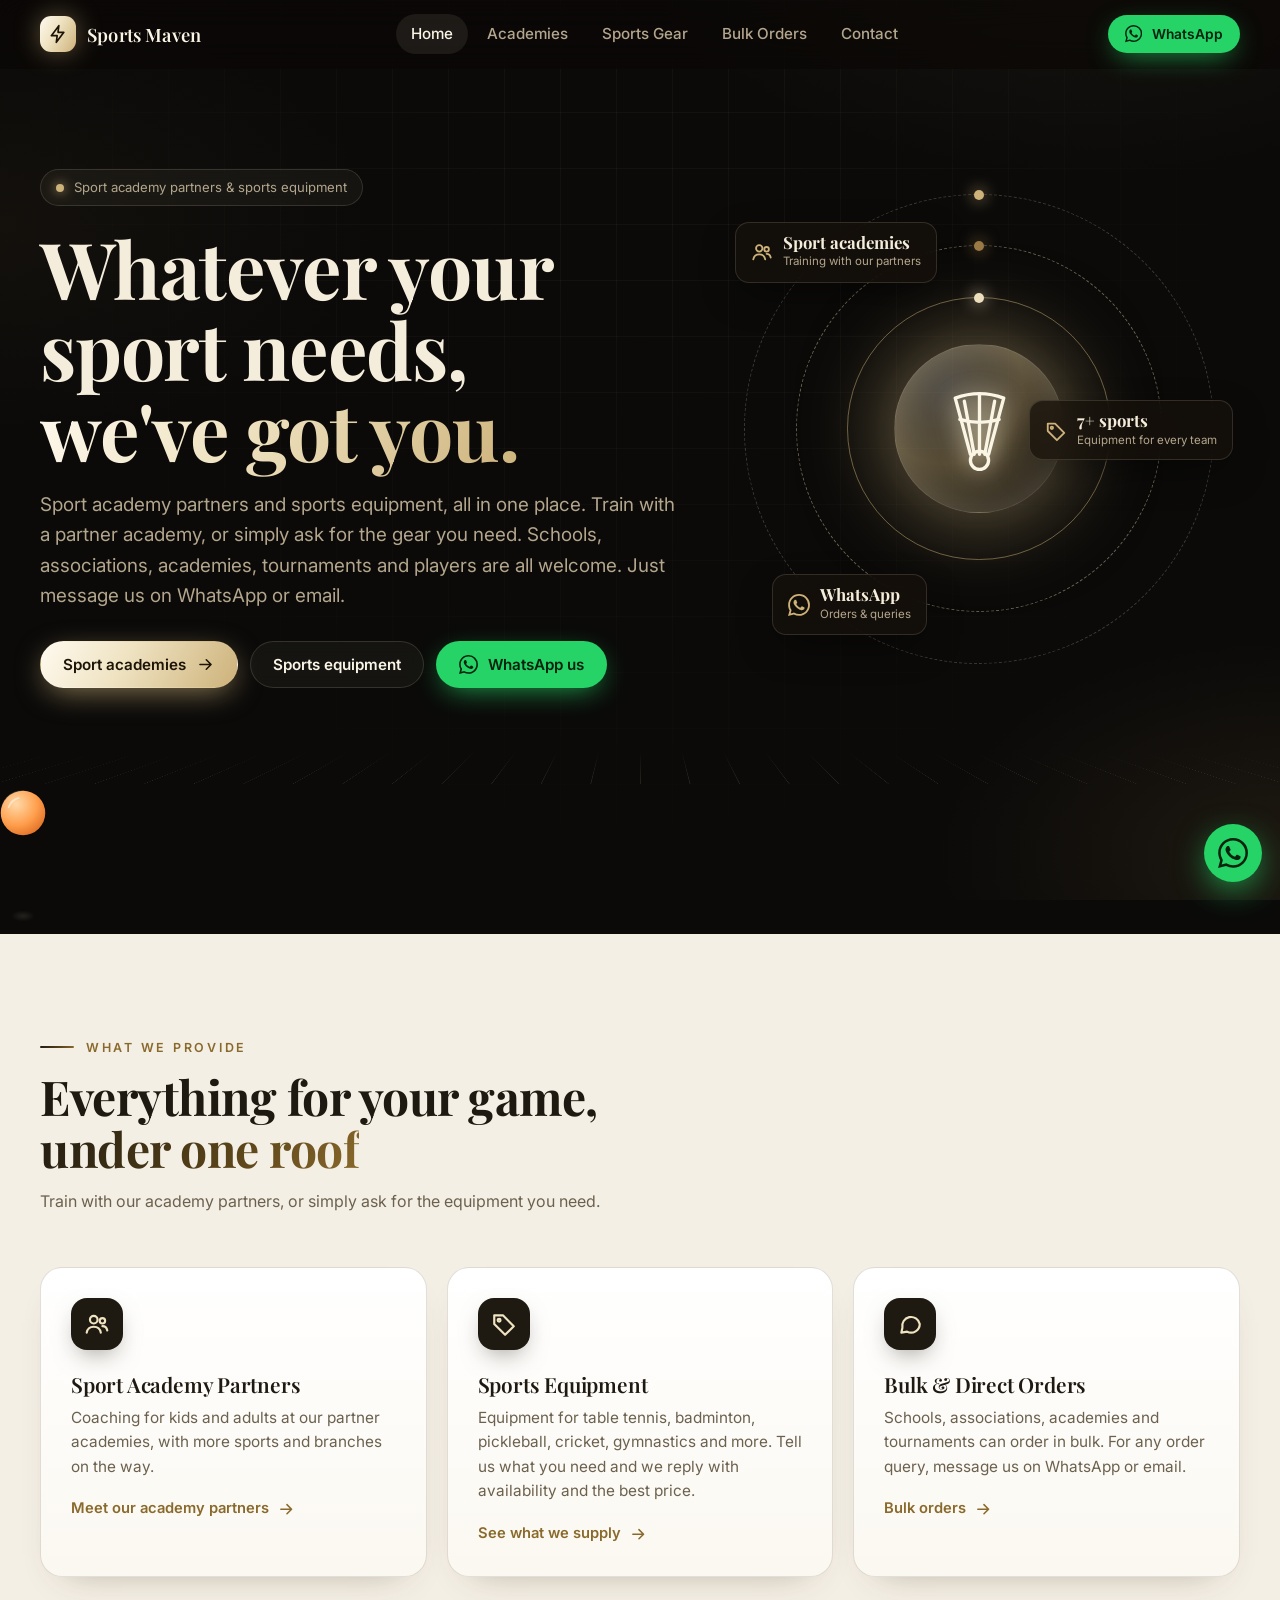
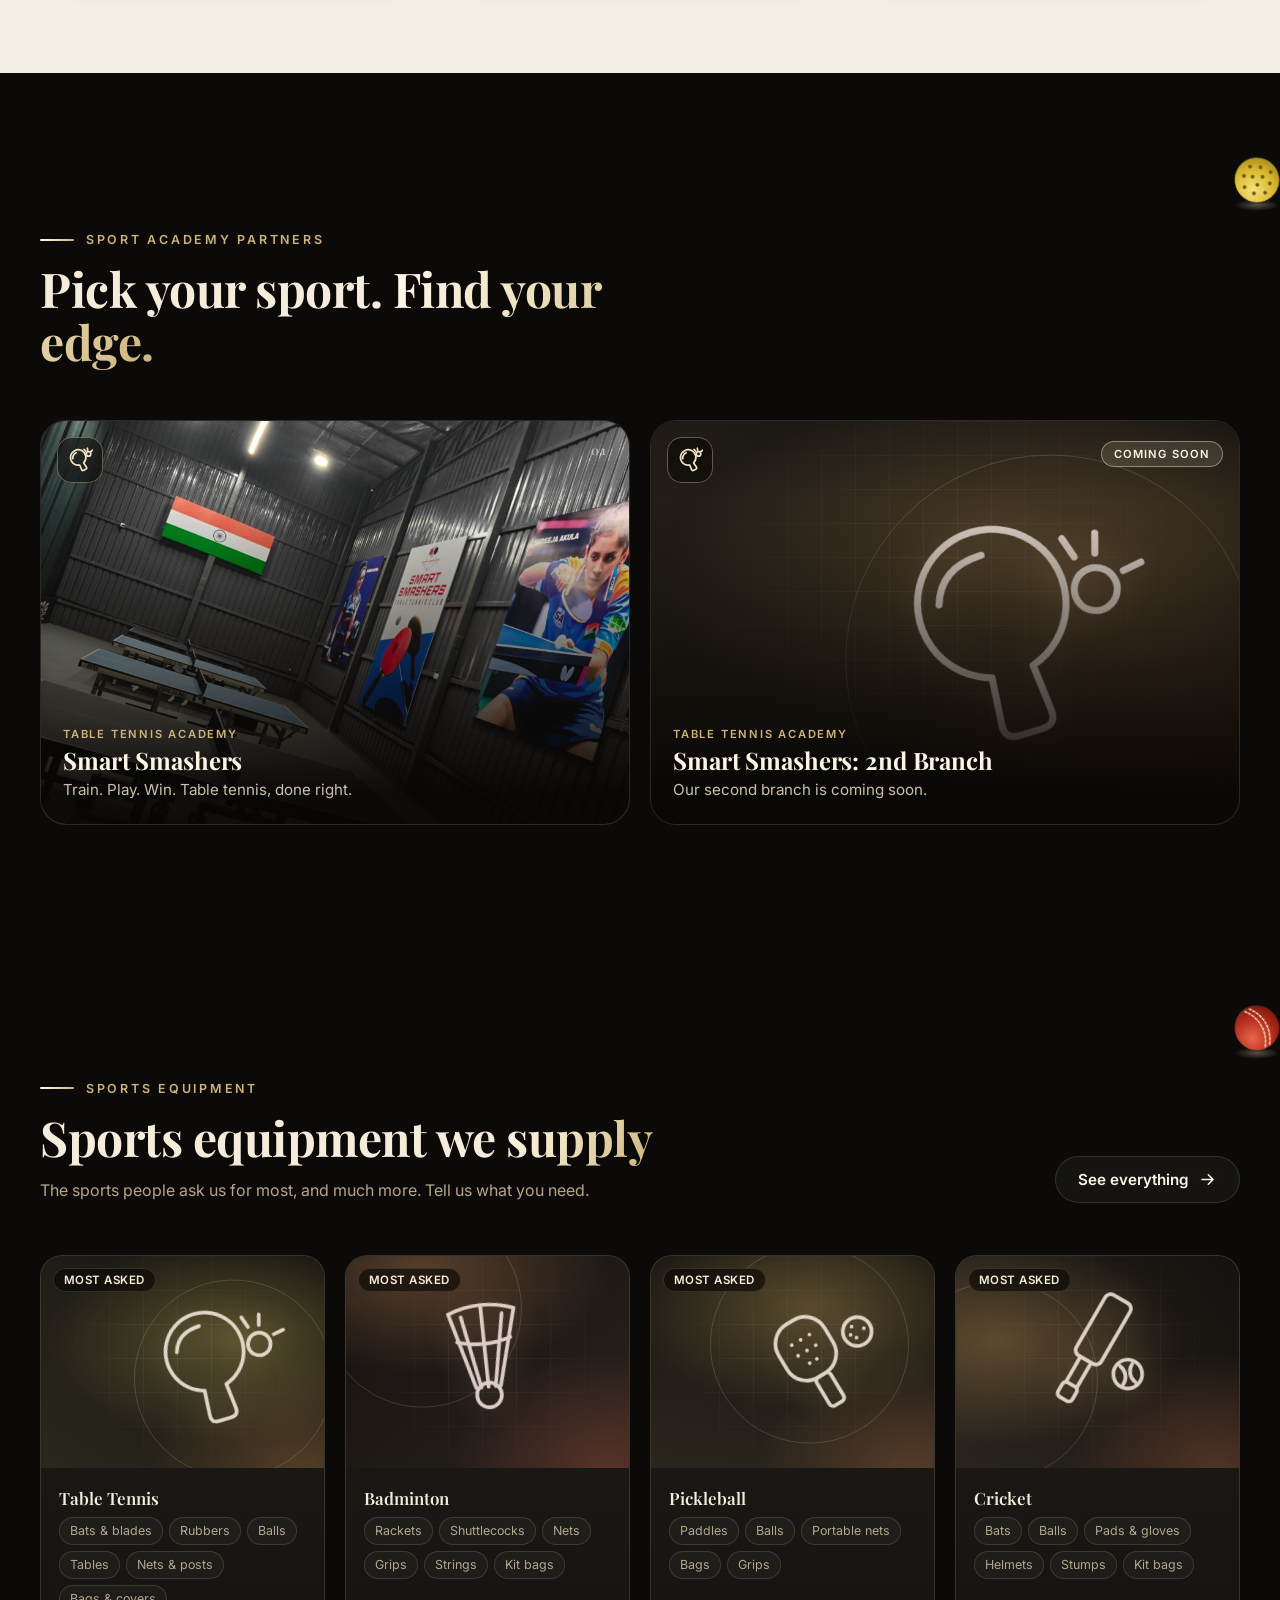
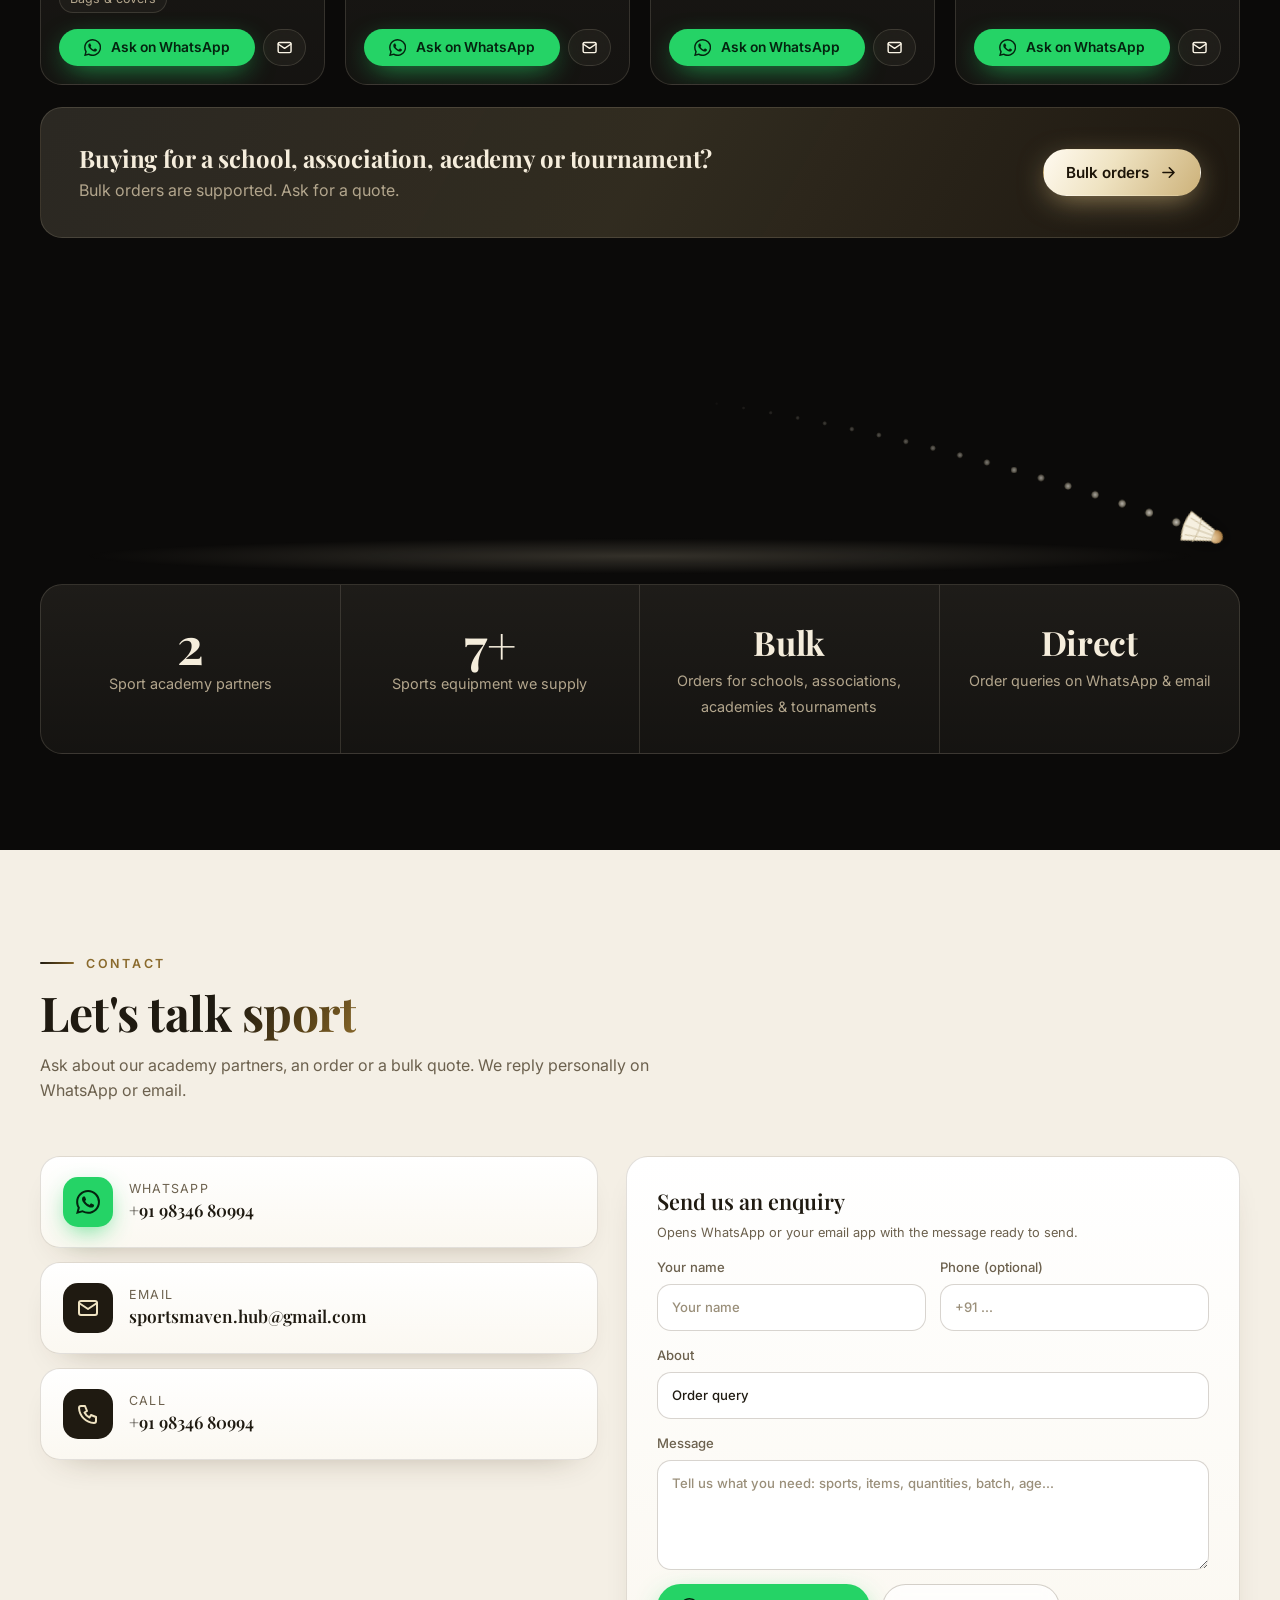
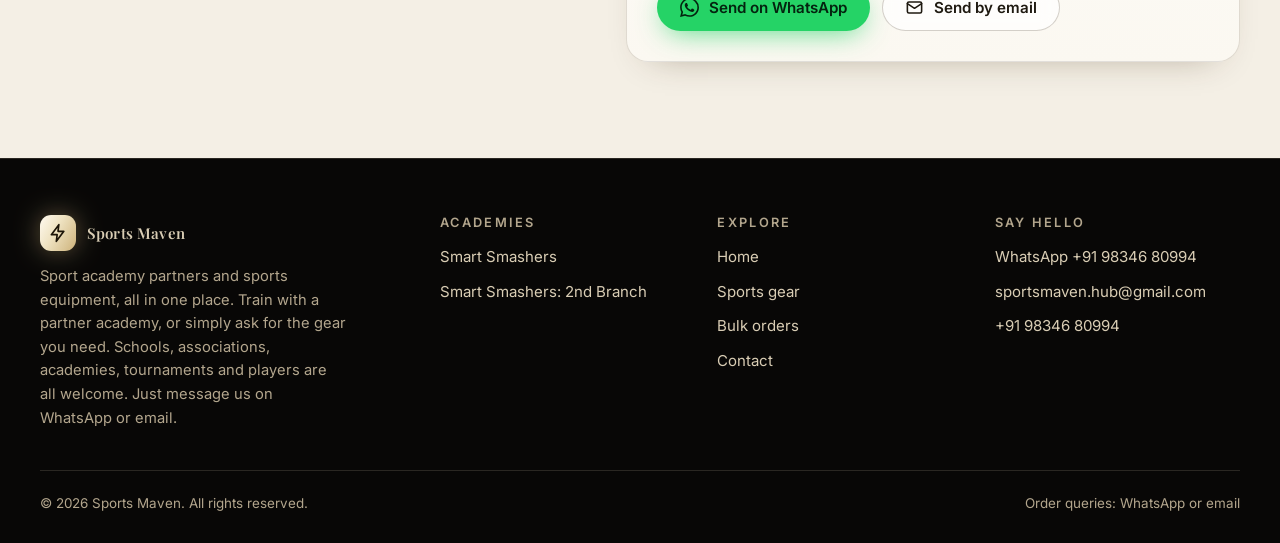
==== index.html @ 324ffdcc "Initial commit" ====
<!doctype html>
<html lang="en">
<head>
<meta charset="utf-8">
<meta name="viewport" content="width=device-width, initial-scale=1">
<title>Sports Maven | Sport Academy Partners &amp; Sports Equipment</title>
<meta name="description" content="Sport academy partners and sports equipment for table tennis, badminton, pickleball, cricket, gymnastics and more. Bulk orders for schools, associations, academies and tournaments. Order on WhatsApp or email.">
<meta property="og:type" content="website">
<meta property="og:title" content="Sports Maven | Sport Academy Partners &amp; Sports Equipment">
<meta property="og:description" content="Sport academy partners and sports equipment for table tennis, badminton, pickleball, cricket, gymnastics and more. Bulk orders for schools, associations, academies and tournaments. Order on WhatsApp or email.">
<meta name="theme-color" content="#0b0a09">
<link rel="icon" href="favicon.svg" type="image/svg+xml">
<link rel="preconnect" href="https://fonts.googleapis.com">
<link rel="preconnect" href="https://fonts.gstatic.com" crossorigin>
<link rel="stylesheet" href="https://fonts.googleapis.com/css2?family=Inter:wght@400;500;600&amp;family=Playfair+Display:wght@500;600;700&amp;display=swap">
<link rel="stylesheet" href="assets/css/style.css">
</head>
<body data-page="home">
<header id="site-header"></header>
<main id="main"></main>
<footer id="site-footer"></footer>
<noscript><p style="padding:24px;color:#fff">Please enable JavaScript to view this site. Contact us: WhatsApp +91 98346 80994 or email sportsmaven.hub@gmail.com.</p></noscript>
<script src="assets/js/academies.js"></script>
<script src="assets/js/data.js"></script>
<script src="assets/js/app.js"></script>
</body>
</html>
---- assets/css/style.css ----
/* ==========================================================================
   Apex Arena - futuristic sports hub
   Dark glass UI, neon accents, no framework, no build step.
   ========================================================================== */
:root {
  --bg: #0b0a09;
  --card: rgba(255, 240, 210, .045);
  --card-2: rgba(255, 240, 210, .08);
  --line: rgba(245, 232, 205, .14);
  --text: #f5eddc;
  --muted: #b3a68d;
  --gold: #cdb27a;
  --gold-hi: #efe3c2;
  --bronze: #9b7a45;
  --ivory: #fbf5e6;
  --cream: #f3eee4;
  --wa: #25d366;
  --grad: linear-gradient(120deg, #fffaf0, var(--gold-hi) 42%, var(--gold));
  --radius: 22px;
  --max: 1200px;
  --h: 200;
  --head: 'Playfair Display', Georgia, 'Times New Roman', serif;
  --body: 'Inter', system-ui, -apple-system, 'Segoe UI', Roboto, sans-serif;
  color-scheme: dark;
}

*, *::before, *::after { box-sizing: border-box; margin: 0; }
html { scroll-behavior: smooth; scroll-padding-top: 84px; -webkit-text-size-adjust: 100%; }
body {
  font-family: var(--body); color: var(--text); background: var(--bg);
  line-height: 1.6; -webkit-font-smoothing: antialiased; font-variant-numeric: lining-nums; overflow-x: hidden; min-height: 100vh;
}
body::before {
  content: ''; position: fixed; inset: 0; z-index: -3;
  background:
    radial-gradient(60% 50% at 85% -10%, rgba(205, 178, 122, .07), transparent 60%),
    radial-gradient(50% 40% at 0% 25%, rgba(155, 122, 69, .06), transparent 60%),
    radial-gradient(45% 40% at 100% 95%, rgba(155, 122, 69, .13), transparent 60%),
    var(--bg);
}
body::after {
  content: ''; position: fixed; inset: 0; z-index: -2; pointer-events: none;
  background-image: linear-gradient(rgba(255, 244, 222, .035) 1px, transparent 1px), linear-gradient(90deg, rgba(255, 244, 222, .035) 1px, transparent 1px);
  background-size: 56px 56px;
  -webkit-mask-image: radial-gradient(ellipse at 50% 15%, #000 15%, transparent 75%);
  mask-image: radial-gradient(ellipse at 50% 15%, #000 15%, transparent 75%);
}
.cursor-glow {
  position: fixed; left: 0; top: 0; width: 520px; height: 520px; margin: -260px 0 0 -260px; z-index: -1; pointer-events: none;
  background: radial-gradient(circle, rgba(239, 227, 194, .09), transparent 62%); opacity: 0; transition: opacity .4s; will-change: transform;
}
a { color: inherit; }
img, svg { display: block; max-width: 100%; }
button { font: inherit; color: inherit; }
:focus-visible { outline: 2px solid var(--gold); outline-offset: 3px; border-radius: 6px; }
.wrap { width: min(var(--max), 100% - 40px); margin-inline: auto; }
.grad { background: var(--grad); -webkit-background-clip: text; background-clip: text; color: transparent; }
.sr { position: absolute; width: 1px; height: 1px; overflow: hidden; clip: rect(0 0 0 0); white-space: nowrap; }

/* ---------- icons ---------- */
.ico { width: 1.25em; height: 1.25em; fill: none; stroke: currentColor; stroke-width: 2; stroke-linecap: round; stroke-linejoin: round; flex: none; }
.ico.fill { fill: currentColor; stroke: none; }
.ico.sp { stroke-width: 4.2; }

/* ---------- buttons ---------- */
.btn {
  display: inline-flex; align-items: center; justify-content: center; gap: 10px; padding: 13px 22px; border-radius: 99px;
  font: 600 .95rem var(--body); color: var(--ivory); text-decoration: none; border: 1px solid transparent; cursor: pointer;
  transition: transform .2s, box-shadow .25s, background .25s, border-color .25s;
}
.btn:hover { transform: translateY(-2px); }
.btn-primary { background: var(--grad); box-shadow: 0 8px 30px -6px rgba(205, 178, 122, .7); }
.btn-primary:hover { box-shadow: 0 12px 40px -6px rgba(239, 227, 194, .65); }
.btn-ghost { background: var(--card); border-color: var(--line); backdrop-filter: blur(8px); }
.btn-ghost:hover { background: var(--card-2); border-color: rgba(255, 244, 222, .25); }
.btn-wa { background: var(--wa); color: #04230f; box-shadow: 0 8px 28px -8px rgba(37, 211, 102, .8); }
.btn-sm { padding: 9px 16px; font-size: .86rem; }
.btn-icon { padding: 9px 12px; }

/* ---------- header ---------- */
.hdr { position: sticky; top: 0; z-index: 50; backdrop-filter: blur(16px) saturate(1.4); background: rgba(10, 8, 6, .62); border-bottom: 1px solid transparent; transition: border-color .3s, background .3s; }
.hdr.scrolled { border-color: var(--line); background: rgba(10, 8, 6, .82); }
.hdr .wrap { display: flex; align-items: center; justify-content: space-between; height: 68px; gap: 16px; }
.logo { display: flex; align-items: center; gap: 11px; font: 700 1.15rem var(--head); letter-spacing: .01em; color: var(--ivory); text-decoration: none; }
.logo i { width: 36px; height: 36px; border-radius: 11px; background: var(--grad); display: grid; place-items: center; box-shadow: 0 0 26px rgba(205, 178, 122, .6); }
.logo i svg { width: 20px; height: 20px; color: var(--ivory); }
.hdr nav ul { display: flex; gap: 4px; list-style: none; padding: 0; }
.hdr nav a { display: block; padding: 8px 15px; border-radius: 99px; color: var(--muted); text-decoration: none; font-weight: 500; font-size: .95rem; transition: color .2s, background .2s; }
.hdr nav a:hover, .hdr nav a.on { color: var(--ivory); background: var(--card-2); }
.hdr-cta { display: flex; align-items: center; gap: 10px; }
.menu-btn { display: none; width: 42px; height: 42px; border-radius: 12px; border: 1px solid var(--line); background: var(--card); place-items: center; cursor: pointer; }
.menu-btn .ico { width: 22px; height: 22px; }

/* ---------- hero ---------- */
.hero { position: relative; padding: clamp(48px, 8vw, 100px) 0 clamp(56px, 8vw, 96px); overflow: hidden; isolation: isolate; }
.hero .wrap { display: grid; grid-template-columns: 1.1fr .9fr; gap: 40px; align-items: center; }
.badge { display: inline-flex; gap: 10px; align-items: center; padding: 7px 15px; border: 1px solid var(--line); border-radius: 99px; background: var(--card); font-size: .82rem; color: var(--muted); backdrop-filter: blur(6px); }
.badge b { width: 8px; height: 8px; border-radius: 50%; background: var(--gold-hi); box-shadow: 0 0 12px var(--gold-hi); animation: pulse 2s infinite; }
.hero h1 { font: 700 clamp(2.5rem, 6.4vw, 4.9rem)/1.03 var(--head); letter-spacing: -.015em; margin: 22px 0 20px; }
.lead { font-size: clamp(1rem, 1.5vw, 1.18rem); color: var(--muted); max-width: 56ch; }
.cta-row { display: flex; flex-wrap: wrap; gap: 12px; margin-top: 30px; }
.floor {
  position: absolute; left: -25%; right: -25%; bottom: -8%; height: 52%; z-index: -1;
  background-image: linear-gradient(rgba(239, 227, 194, .28) 1px, transparent 1px), linear-gradient(90deg, rgba(239, 227, 194, .28) 1px, transparent 1px);
  background-size: 64px 64px; transform: perspective(520px) rotateX(64deg); transform-origin: 50% 100%;
  -webkit-mask-image: linear-gradient(to top, #000, transparent 85%); mask-image: linear-gradient(to top, #000, transparent 85%);
  animation: floor 5s linear infinite;
}
.hud { position: relative; aspect-ratio: 1; max-width: 470px; margin-inline: auto; width: 100%; }
.ring { position: absolute; inset: 0; border-radius: 50%; border: 1px dashed rgba(255, 244, 222, .2); animation: spin 44s linear infinite; }
.ring::before { content: ''; position: absolute; top: -5px; left: 50%; width: 10px; height: 10px; margin-left: -5px; border-radius: 50%; background: var(--gold); box-shadow: 0 0 16px var(--gold); }
.ring.r2 { inset: 11%; border-color: rgba(239, 227, 194, .4); animation-duration: 28s; animation-direction: reverse; }
.ring.r2::before { background: var(--bronze); box-shadow: 0 0 16px var(--bronze); }
.ring.r3 { inset: 22%; border: 1px solid rgba(205, 178, 122, .5); animation-duration: 19s; }
.ring.r3::before { background: var(--gold-hi); box-shadow: 0 0 16px var(--gold-hi); }
.orb {
  position: absolute; inset: 32%; border-radius: 50%; display: grid; place-items: center;
  background: radial-gradient(circle at 30% 25%, rgba(255, 244, 222, .28), rgba(205, 178, 122, .38) 45%, rgba(10, 8, 6, .85));
  border: 1px solid rgba(255, 244, 222, .22); box-shadow: 0 0 90px rgba(205, 178, 122, .6), inset 0 0 40px rgba(239, 227, 194, .28);
}
.orb svg { width: 58%; fill: none; stroke: var(--ivory); stroke-width: 2.2; stroke-linecap: round; stroke-linejoin: round; filter: drop-shadow(0 0 12px rgba(239, 227, 194, .95)); transition: opacity .35s, transform .35s; }
.orb svg.swap { opacity: 0; transform: scale(.7) rotate(-20deg); }
.chip { position: absolute; padding: 10px 15px; border-radius: 14px; background: rgba(22, 17, 10, .75); border: 1px solid var(--line); backdrop-filter: blur(10px); font-size: .8rem; display: flex; gap: 10px; align-items: center; animation: float 6s ease-in-out infinite; box-shadow: 0 14px 40px -12px rgba(0, 0, 0, .6); }
.chip b { font: 700 1.05rem var(--head); display: block; line-height: 1.1; }
.chip span { color: var(--muted); font-size: .72rem; }
.chip .ico { color: var(--gold); width: 22px; height: 22px; }
.chip.c1 { top: 6%; left: -2%; }
.chip.c2 { top: 44%; right: -4%; animation-delay: -2s; }
.chip.c3 { bottom: 6%; left: 6%; animation-delay: -4s; }


/* ---------- sections ---------- */
.section { padding: clamp(56px, 7.5vw, 96px) 0; }
.eyebrow { display: inline-flex; align-items: center; gap: 12px; font: 600 .78rem var(--body); letter-spacing: .22em; text-transform: uppercase; color: var(--gold); }
.eyebrow::before { content: ''; width: 34px; height: 2px; background: var(--grad); border-radius: 2px; }
.h2 { font: 700 clamp(1.9rem, 4vw, 3rem)/1.1 var(--head); letter-spacing: -.01em; margin: 14px 0 14px; }
.sec-head { max-width: 62ch; margin-bottom: clamp(30px, 5vw, 52px); }
.sec-head p { color: var(--muted); }
.sec-head.row { max-width: none; display: flex; justify-content: space-between; align-items: end; gap: 20px; flex-wrap: wrap; }

.card { position: relative; padding: 30px; border: 1px solid var(--line); border-radius: var(--radius); background: linear-gradient(180deg, var(--card-2), var(--card)); transition: transform .3s, border-color .3s, box-shadow .3s; }
.card:hover { transform: translateY(-5px); border-color: rgba(239, 227, 194, .45); box-shadow: 0 24px 60px -30px rgba(239, 227, 194, .45); }
.card .ib { width: 52px; height: 52px; border-radius: 16px; display: grid; place-items: center; background: var(--grad); margin-bottom: 20px; box-shadow: 0 10px 30px -8px rgba(205, 178, 122, .7); }
.card .ib .ico { width: 26px; height: 26px; color: var(--ivory); }
.card h3 { font: 600 1.3rem var(--head); margin-bottom: 8px; letter-spacing: -.01em; }
.card p { color: var(--muted); font-size: .96rem; }
.card .lnk { display: inline-flex; gap: 8px; align-items: center; margin-top: 18px; font-weight: 600; font-size: .92rem; color: var(--gold); text-decoration: none; }
.card .lnk .ico { transition: transform .25s; }
.card .lnk:hover .ico { transform: translateX(5px); }
.grid3 { display: grid; grid-template-columns: repeat(3, 1fr); gap: 20px; }

/* ---------- art tiles (stand-ins until real photos are added) ---------- */
.media { position: absolute; inset: 0; overflow: hidden; }
.media img { position: absolute; inset: 0; width: 100%; height: 100%; object-fit: cover; }
.art {
  position: relative; width: 100%; height: 100%; overflow: hidden; container-type: size;
  background:
    radial-gradient(120% 90% at var(--ax, 20%) var(--ay, 10%), hsl(calc(var(--h) + 8) 38% 46% / .45), transparent 55%),
    radial-gradient(90% 90% at 92% 100%, hsl(calc(var(--h) - 10) 40% 34% / .55), transparent 60%),
    linear-gradient(var(--a, 160deg), hsl(var(--h) 14% 7%), hsl(calc(var(--h) + 6) 18% 14%));
}
.art::before { content: ''; position: absolute; inset: 0; background-image: linear-gradient(rgba(255, 244, 222, .07) 1px, transparent 1px), linear-gradient(90deg, rgba(255, 244, 222, .07) 1px, transparent 1px); background-size: 34px 34px; -webkit-mask-image: radial-gradient(circle at 50% 45%, #000, transparent 72%); mask-image: radial-gradient(circle at 50% 45%, #000, transparent 72%); }
.art::after { content: ''; position: absolute; width: 70%; aspect-ratio: 1; border-radius: 50%; border: 1px solid rgba(239, 227, 194, .16); left: var(--ax); top: var(--ay); transform: translate(-50%, -30%); pointer-events: none; }
.art svg { position: absolute; width: min(58cqw, 62cqh); max-width: 280px; left: calc(50% + var(--ox, 0%)); top: calc(46% + var(--oy, 0%)); transform: translate(-50%, -50%) rotate(var(--r, -8deg)); fill: none; stroke: hsl(var(--h) 38% 88%); stroke-width: 1.8; stroke-linecap: round; stroke-linejoin: round; opacity: .92; filter: drop-shadow(0 0 18px hsl(var(--h) 50% 70% / .3)); transition: transform .6s cubic-bezier(.2, .7, .2, 1); }

/* ---------- academy cards (hover reveal) ---------- */
.acads { display: grid; grid-template-columns: repeat(auto-fill, minmax(270px, 1fr)); gap: 20px; }
.acad {
  position: relative; display: block; aspect-ratio: 4 / 5; border-radius: 26px; overflow: hidden; isolation: isolate; text-decoration: none; color: var(--ivory);
  border: 1px solid var(--line); transform-style: preserve-3d; transition: transform .35s cubic-bezier(.2, .7, .2, 1), border-color .3s, box-shadow .4s;
}
.acad .media { z-index: -2; transition: transform .8s cubic-bezier(.2, .7, .2, 1); }
.acad::before { content: ''; position: absolute; inset: 0; z-index: -1; background: linear-gradient(to top, rgba(8, 6, 4, .96) 8%, rgba(8, 6, 4, .35) 55%, transparent 80%); transition: background .4s; }
.acad::after { content: ''; position: absolute; inset: 0; pointer-events: none; opacity: 0; transition: opacity .3s; background: radial-gradient(380px circle at var(--mx, 50%) var(--my, 50%), rgba(239, 227, 194, .14), transparent 45%); }
.acad:hover, .acad:focus-visible { border-color: rgba(239, 227, 194, .5); box-shadow: 0 30px 70px -30px rgba(205, 178, 122, .3); }
.acad:hover .media, .acad:focus-visible .media { transform: scale(1.12); }
.acad:hover .art svg { transform: translate(-50%, -54%) rotate(0deg) scale(1.08); }
.acad:hover::after, .acad:focus-visible::after { opacity: 1; }
.acad:hover::before { background: linear-gradient(to top, rgba(8, 6, 4, .98) 20%, rgba(8, 6, 4, .6) 70%, rgba(8, 6, 4, .25)); }
.acad .glyph { position: absolute; top: 16px; left: 16px; width: 46px; height: 46px; border-radius: 15px; display: grid; place-items: center; background: rgba(10, 8, 6, .55); backdrop-filter: blur(10px); border: 1px solid rgba(239, 227, 194, .35); color: var(--gold-hi); }
.acad .glyph .ico { width: 26px; height: 26px; }
.acad .num { position: absolute; top: 20px; right: 20px; font: 600 .78rem var(--head); letter-spacing: .2em; color: rgba(255, 244, 222, .6); }
.acad .info { position: absolute; left: 0; right: 0; bottom: 0; padding: 22px; }
.acad h3 { font: 700 1.5rem/1.15 var(--head); letter-spacing: -.005em; }
.acad .tl { color: rgba(255, 244, 222, .78); font-size: .95rem; margin-top: 4px; }
.acad .more { display: grid; grid-template-rows: 0fr; opacity: 0; transition: grid-template-rows .45s cubic-bezier(.2, .7, .2, 1), opacity .4s; }
.acad .more > div { overflow: hidden; }
.acad:hover .more, .acad:focus-visible .more { grid-template-rows: 1fr; opacity: 1; }
.acad .pills { display: flex; flex-wrap: wrap; gap: 8px; margin: 14px 0 12px; }
.pill { padding: 5px 12px; border-radius: 99px; font-size: .78rem; background: rgba(255, 244, 222, .1); border: 1px solid rgba(255, 244, 222, .24); color: var(--ivory); }
.acad .go { display: inline-flex; align-items: center; gap: 8px; font-weight: 600; font-size: .92rem; color: var(--gold-hi); }
@media (hover: none) { .acad .more { grid-template-rows: 1fr; opacity: 1; } .acad::before { background: linear-gradient(to top, rgba(8, 6, 4, .98) 20%, rgba(8, 6, 4, .55) 70%, rgba(8, 6, 4, .2)); } }

/* ---------- store ---------- */
.prods { display: grid; grid-template-columns: repeat(auto-fill, minmax(240px, 1fr)); gap: 20px; }
.prod { display: flex; flex-direction: column; border-radius: var(--radius); overflow: hidden; border: 1px solid var(--line); background: linear-gradient(180deg, var(--card-2), var(--card)); transition: transform .3s, border-color .3s, box-shadow .3s; }
.prod:hover { transform: translateY(-5px); border-color: rgba(239, 227, 194, .45); box-shadow: 0 24px 60px -30px rgba(205, 178, 122, .28); }
.prod:hover .art svg { transform: translate(-50%, -50%) rotate(0deg) scale(1.1); }
.pimg { position: relative; aspect-ratio: 4 / 3; }
.ptag { position: absolute; top: 12px; left: 12px; padding: 4px 10px; border-radius: 99px; font: 600 .72rem var(--body); letter-spacing: .04em; text-transform: uppercase; background: rgba(10, 8, 6, .65); border: 1px solid var(--line); backdrop-filter: blur(8px); }
.pbody { padding: 18px; display: flex; flex-direction: column; gap: 6px; flex: 1; }
.pbody h3 { font: 600 1.06rem/1.3 var(--head); }
.pnote { color: var(--muted); font-size: .88rem; flex: 1; }
.pbtns { display: flex; gap: 8px; }
.pbtns .btn-wa { flex: 1; }

input, select, textarea {
  width: 100%; font: inherit; color: var(--text); background: rgba(255, 244, 222, .05); border: 1px solid var(--line); border-radius: 14px; padding: 12px 14px; transition: border-color .2s, background .2s;
}
input::placeholder, textarea::placeholder { color: #85795f; }
input:focus, select:focus, textarea:focus { outline: none; border-color: var(--gold); background: rgba(239, 227, 194, .06); }
select { appearance: none; padding-right: 36px; background-image: linear-gradient(45deg, transparent 50%, var(--muted) 50%), linear-gradient(135deg, var(--muted) 50%, transparent 50%); background-position: calc(100% - 20px) 55%, calc(100% - 14px) 55%; background-size: 6px 6px; background-repeat: no-repeat; }
select option { background: #17120b; color: var(--ivory); }

.steps { display: grid; grid-template-columns: repeat(3, 1fr); gap: 20px; counter-reset: s; }
.step { position: relative; padding: 28px; border-radius: var(--radius); border: 1px solid var(--line); background: var(--card); counter-increment: s; }
.step::before { content: '0' counter(s); font: 700 2.6rem var(--head); background: var(--grad); -webkit-background-clip: text; background-clip: text; color: transparent; display: block; line-height: 1; margin-bottom: 14px; }
.step h3 { font: 600 1.15rem var(--head); }
.step p { color: var(--muted); font-size: .93rem; margin-top: 4px; }

/* ---------- stats ---------- */
.stats { display: grid; grid-template-columns: repeat(4, 1fr); border: 1px solid var(--line); border-radius: var(--radius); background: linear-gradient(180deg, var(--card-2), var(--card)); overflow: hidden; }
.stat { padding: 34px 20px; text-align: center; border-right: 1px solid var(--line); }
.stat:last-child { border-right: 0; }
.stat b { display: block; font: 700 clamp(2rem, 4.4vw, 3.2rem)/1 var(--head); letter-spacing: -.01em; }
.stat > span { color: var(--muted); font-size: .9rem; }
@media (min-width: 800px) and (max-width: 1059px) { .prods.teaser .prod:nth-child(4) { display: none; } }

/* ---------- contact ---------- */
.contact { display: grid; grid-template-columns: 1fr 1.1fr; gap: 28px; align-items: start; }
.ccards { display: grid; gap: 14px; }
.ccard { display: flex; gap: 16px; align-items: center; padding: 20px 22px; border-radius: 20px; border: 1px solid var(--line); background: linear-gradient(180deg, var(--card-2), var(--card)); text-decoration: none; transition: transform .25s, border-color .25s, box-shadow .25s; }
a.ccard:hover { transform: translateX(6px); border-color: rgba(239, 227, 194, .5); }
.ccard .ib { width: 50px; height: 50px; border-radius: 15px; display: grid; place-items: center; background: var(--card-2); border: 1px solid var(--line); flex: none; }
.ccard .ib .ico { width: 24px; height: 24px; }
.ccard.wa .ib { background: var(--wa); color: #04230f; border-color: transparent; box-shadow: 0 8px 26px -8px rgba(37, 211, 102, .9); }
.ccard small { display: block; color: var(--muted); font-size: .78rem; letter-spacing: .1em; text-transform: uppercase; }
.ccard strong { font: 600 1.08rem var(--head); word-break: break-word; }
.form { padding: 30px; border-radius: var(--radius); border: 1px solid var(--line); background: linear-gradient(180deg, var(--card-2), var(--card)); display: grid; gap: 14px; }
.form h3 { font: 600 1.35rem var(--head); }
.form .two { display: grid; grid-template-columns: 1fr 1fr; gap: 14px; }
.form label { display: grid; gap: 6px; font-size: .82rem; color: var(--muted); font-weight: 500; }
.form textarea { min-height: 110px; resize: vertical; }
.form .btns { display: flex; flex-wrap: wrap; gap: 12px; }
.form .hint { font-size: .8rem; color: var(--muted); }
.socials { display: flex; flex-wrap: wrap; gap: 8px; margin-top: 6px; }
.socials a { padding: 6px 14px; border-radius: 99px; border: 1px solid var(--line); font-size: .85rem; text-decoration: none; color: var(--muted); }
.socials a:hover { color: var(--ivory); border-color: rgba(255, 244, 222, .35); }

/* ---------- footer ---------- */
.ftr { border-top: 1px solid var(--line); padding: 56px 0 28px; background: rgba(0, 0, 0, .25); }
.ftr .cols { display: grid; grid-template-columns: 1.5fr 1fr 1fr 1fr; gap: 32px; }
.ftr h4 { font: 600 .8rem var(--body); letter-spacing: .18em; text-transform: uppercase; color: var(--muted); margin-bottom: 14px; }
.ftr ul { list-style: none; padding: 0; display: grid; gap: 9px; }
.ftr a { text-decoration: none; color: #d9cdb4; font-size: .94rem; }
.ftr a:hover { color: var(--gold); }
.ftr p { color: var(--muted); font-size: .92rem; max-width: 34ch; margin-top: 14px; }
.ftr .bar { margin-top: 40px; padding-top: 22px; border-top: 1px solid var(--line); display: flex; justify-content: space-between; flex-wrap: wrap; gap: 10px; color: var(--muted); font-size: .84rem; }

/* ---------- floating WhatsApp ---------- */
.fab { position: fixed; right: 18px; bottom: 18px; z-index: 60; width: 58px; height: 58px; border-radius: 50%; background: var(--wa); color: #04230f; display: grid; place-items: center; text-decoration: none; box-shadow: 0 10px 34px -6px rgba(37, 211, 102, .85); animation: ping 2.8s infinite; transition: transform .2s; }
.fab:hover { transform: scale(1.1); }
.fab .ico { width: 30px; height: 30px; }

/* ---------- academy page ---------- */
.crumbs { display: flex; gap: 8px; align-items: center; font-size: .86rem; color: var(--muted); margin-bottom: 22px; flex-wrap: wrap; }
.crumbs a { text-decoration: none; }
.crumbs a:hover { color: var(--gold); }
.ahero { position: relative; isolation: isolate; overflow: hidden; padding: clamp(40px, 7vw, 84px) 0 clamp(44px, 6vw, 72px); border-bottom: 1px solid var(--line); }
.ahero .media { z-index: -2; opacity: .55; }
.ahero::before { content: ''; position: absolute; inset: 0; z-index: -1; background: linear-gradient(to top, var(--bg), rgba(10, 8, 6, .55) 55%, rgba(10, 8, 6, .78)); }
.ahero .glow { position: absolute; z-index: -1; width: 700px; height: 700px; right: -200px; top: -300px; border-radius: 50%; background: radial-gradient(circle, rgba(205, 178, 122, .16), transparent 65%); filter: blur(20px); }
.ahero .ic { width: 68px; height: 68px; border-radius: 22px; display: grid; place-items: center; background: rgba(255, 244, 222, .08); border: 1px solid rgba(239, 227, 194, .4); color: var(--gold-hi); margin-bottom: 20px; box-shadow: 0 0 44px rgba(205, 178, 122, .22); }
.ahero .ic .ico { width: 36px; height: 36px; }
.band { display: flex; align-items: center; justify-content: space-between; gap: 24px; flex-wrap: wrap; padding: 34px 38px; border-radius: var(--radius); border: 1px solid var(--line); background: linear-gradient(120deg, rgba(239, 227, 194, .14), rgba(205, 178, 122, .2), rgba(155, 122, 69, .13)); }
.band h3 { font: 700 1.5rem var(--head); letter-spacing: -.005em; }
.band p { color: var(--muted); margin-top: 4px; }
.ahero h1 { font: 700 clamp(2.2rem, 5.6vw, 4.2rem)/1.05 var(--head); letter-spacing: -.015em; }
.ahero h1 em { font-style: normal; color: var(--gold); }
.facts { display: flex; flex-wrap: wrap; gap: 10px; margin-top: 24px; }
.fact { display: inline-flex; align-items: center; gap: 9px; padding: 9px 15px; border-radius: 99px; background: rgba(10, 8, 6, .55); border: 1px solid var(--line); backdrop-filter: blur(8px); font-size: .88rem; }
.fact .ico { width: 17px; height: 17px; color: var(--gold); }
.split { display: grid; grid-template-columns: 1.15fr .85fr; gap: 28px; align-items: start; }
.prose p { color: #d9cdb4; font-size: 1.04rem; }
.checks { list-style: none; padding: 0; display: grid; grid-template-columns: 1fr 1fr; gap: 12px 18px; margin-top: 22px; }
.checks li { display: flex; gap: 12px; align-items: flex-start; font-size: .95rem; }
.checks .ico { width: 20px; height: 20px; color: var(--gold); margin-top: 3px; }
.progs { display: grid; grid-template-columns: repeat(auto-fit, minmax(240px, 1fr)); gap: 18px; }
.prog { padding: 26px; border-radius: var(--radius); border: 1px solid var(--line); background: linear-gradient(180deg, var(--card-2), var(--card)); position: relative; overflow: hidden; transition: transform .3s, border-color .3s; }
.prog::before { content: ''; position: absolute; left: 0; top: 0; right: 0; height: 3px; background: linear-gradient(90deg, var(--gold-hi), var(--gold)); }
.prog:hover { transform: translateY(-4px); border-color: rgba(239, 227, 194, .4); }
.prog h3 { font: 600 1.2rem var(--head); }
.prog dl { margin-top: 14px; display: grid; gap: 6px; font-size: .92rem; }
.prog dl div { display: flex; justify-content: space-between; gap: 12px; border-bottom: 1px dashed var(--line); padding-bottom: 6px; }
.prog dt { color: var(--muted); }
.prog dd { margin: 0; text-align: right; font-weight: 500; }
.prog .fee { margin-top: 16px; font: 700 1.3rem var(--head); color: var(--gold-hi); }
.coaches { display: grid; grid-template-columns: repeat(auto-fit, minmax(210px, 1fr)); gap: 16px; }
.coach { display: flex; gap: 14px; align-items: center; padding: 18px; border-radius: 20px; border: 1px solid var(--line); background: var(--card); }
.coach i { width: 52px; height: 52px; border-radius: 50%; display: grid; place-items: center; font: 700 1.1rem var(--head); font-style: normal; background: linear-gradient(135deg, #fffaf0, var(--gold)); color: #1a1206; flex: none; }
.coach strong { display: block; font: 600 1rem var(--head); }
.coach span { color: var(--muted); font-size: .85rem; }
.side { position: sticky; top: 90px; display: grid; gap: 14px; }
.side .ccard { padding: 16px 18px; }

/* ---------- gallery ---------- */
.gallery { display: grid; grid-template-columns: repeat(4, 1fr); grid-auto-rows: 168px; grid-auto-flow: dense; gap: 12px; }
.g-item { position: relative; border: 1px solid var(--line); border-radius: 18px; overflow: hidden; cursor: zoom-in; padding: 0; background: var(--card); isolation: isolate; }
.g-item .media { transition: transform .7s cubic-bezier(.2, .7, .2, 1); }
.g-item:hover .media { transform: scale(1.1); }
.g-item::after { content: ''; position: absolute; inset: 0; background: linear-gradient(to top, rgba(8, 6, 4, .85), transparent 55%); opacity: 0; transition: opacity .3s; }
.g-item:hover::after, .g-item:focus-visible::after { opacity: 1; }
.g-item .cap { position: absolute; left: 14px; right: 14px; bottom: 12px; z-index: 2; font-size: .85rem; font-weight: 500; text-align: left; opacity: 0; transform: translateY(8px); transition: all .3s; }
.g-item:hover .cap, .g-item:focus-visible .cap { opacity: 1; transform: none; }
.g-item:hover { border-color: rgba(239, 227, 194, .45); }
.g-item:nth-child(9n+1) { grid-column: span 2; grid-row: span 2; }
.g-item:nth-child(9n+4) { grid-row: span 2; }
.g-item:nth-child(9n+6), .g-item:nth-child(9n+8), .g-item:nth-child(9n+9) { grid-column: span 2; }
@media (hover: none) { .g-item .cap { opacity: 1; transform: none; } .g-item::after { opacity: 1; } }
.note { margin-top: 16px; font-size: .84rem; color: var(--muted); }
.note code { background: var(--card-2); padding: 2px 7px; border-radius: 6px; font-size: .82rem; }

.rail { display: grid; grid-auto-flow: column; grid-auto-columns: minmax(260px, 340px); gap: 16px; overflow-x: auto; padding: 4px 4px 18px; scroll-snap-type: x proximity; }
.rail .acad { scroll-snap-align: start; aspect-ratio: 4 / 3.4; }
.rail .acad .pills { display: none; }
.rail .acad .more { grid-template-rows: 1fr; opacity: 1; }
.rail .rv { opacity: 1; transform: none; }

/* ---------- lightbox ---------- */
.lb { position: fixed; inset: 0; z-index: 100; display: grid; grid-template-rows: auto 1fr auto; background: rgba(8, 6, 4, .92); backdrop-filter: blur(14px); animation: fade .25s; }
.lb-top, .lb-bot { display: flex; justify-content: space-between; align-items: center; padding: 16px 20px; gap: 16px; }
.lb-stage { position: relative; display: grid; place-items: center; padding: 0 64px; min-height: 0; touch-action: pan-y; }
.lb-stage .pic { width: min(100%, 1100px); max-height: 100%; aspect-ratio: 16 / 10; border-radius: 18px; overflow: hidden; border: 1px solid var(--line); position: relative; box-shadow: 0 40px 100px -30px rgba(0, 0, 0, .9); animation: pop .3s; }
.lb-stage .pic img { width: 100%; height: 100%; object-fit: contain; background: #000; }
.lb button { width: 46px; height: 46px; border-radius: 50%; border: 1px solid var(--line); background: var(--card-2); cursor: pointer; display: grid; place-items: center; transition: background .2s, transform .2s; }
.lb button:hover { background: rgba(255, 244, 222, .18); transform: scale(1.06); }
.lb .prev, .lb .next { position: absolute; top: 50%; margin-top: -23px; }
.lb .prev { left: 10px; } .lb .next { right: 10px; }
.lb-bot { justify-content: center; text-align: center; flex-direction: column; gap: 2px; }
.lb-bot b { font: 600 1.05rem var(--head); }
.lb-bot span { color: var(--muted); font-size: .85rem; }

/* ---------- reveal + keyframes ---------- */
.rv { opacity: 0; transform: translateY(26px); transition: opacity .7s cubic-bezier(.2, .7, .2, 1) var(--d, 0ms), transform .7s cubic-bezier(.2, .7, .2, 1) var(--d, 0ms); }
.rv.in { opacity: 1; transform: none; }
.acad.rv.in { transition: opacity .7s var(--d, 0ms), transform .35s cubic-bezier(.2, .7, .2, 1), border-color .3s, box-shadow .4s; }
@keyframes spin { to { transform: rotate(360deg); } }
@keyframes float { 50% { transform: translateY(-12px); } }
@keyframes floor { to { background-position: 0 64px; } }
@keyframes pulse { 50% { opacity: .35; } }
@keyframes ping { 0% { box-shadow: 0 10px 34px -6px rgba(37, 211, 102, .85), 0 0 0 0 rgba(37, 211, 102, .5); } 70%, 100% { box-shadow: 0 10px 34px -6px rgba(37, 211, 102, .85), 0 0 0 22px rgba(37, 211, 102, 0); } }
@keyframes fade { from { opacity: 0; } }
@keyframes pop { from { opacity: 0; transform: scale(.94); } }

/* ---------- responsive ---------- */
@media (max-width: 960px) {
  .hero .wrap, .split, .contact { grid-template-columns: 1fr; }
  .hud { max-width: 360px; }
  .grid3, .steps { grid-template-columns: 1fr; }
  .stats { grid-template-columns: repeat(2, 1fr); }
  .stat:nth-child(2) { border-right: 0; }
  .stat:nth-child(-n+2) { border-bottom: 1px solid var(--line); }
  .ftr .cols { grid-template-columns: 1fr 1fr; }
  .side { position: static; }
}
@media (max-width: 860px) {
  .menu-btn { display: grid; }
  .hdr nav { position: absolute; top: 100%; left: 0; right: 0; background: rgba(10, 8, 6, .97); border-bottom: 1px solid var(--line); padding: 14px 20px 22px; transform: translateY(-14px); opacity: 0; visibility: hidden; transition: all .28s; }
  .hdr nav.open { transform: none; opacity: 1; visibility: visible; }
  .hdr nav ul { flex-direction: column; }
  .hdr nav a { padding: 13px 14px; font-size: 1.05rem; }
  .hdr-cta .btn { display: none; }
}
@media (max-width: 640px) {
  .wrap { width: calc(100% - 32px); }
  .chip.c2 { right: 0; }
  .cta-row .btn { flex: 1 1 100%; }
  .form .two, .checks { grid-template-columns: 1fr; }
  .form { padding: 22px; }
  .gallery { grid-template-columns: repeat(2, 1fr); grid-auto-rows: 138px; gap: 10px; }
  .g-item:nth-child(n) { grid-column: auto; grid-row: auto; }
  .g-item:nth-child(9n+1), .g-item:nth-child(9n+6) { grid-column: span 2; }
  .g-item:nth-child(9n+4) { grid-row: span 2; }
  .acads { grid-template-columns: 1fr 1fr; gap: 12px; }
  .acad { aspect-ratio: 3 / 4; border-radius: 20px; }
  .acad .info { padding: 14px; }
  .acad h3 { font-size: 1.12rem; }
  .acad .tl, .acad .num { display: none; }
  .acad .pills { margin: 10px 0 8px; }
  .acad .pill:nth-child(n+2) { display: none; }
  .acad .go { font-size: .82rem; }
  .acad .glyph { width: 38px; height: 38px; top: 12px; left: 12px; border-radius: 12px; }
  .prods { grid-template-columns: 1fr 1fr; gap: 12px; }
  .pbody { padding: 13px; }
  .pbody h3 { font-size: .95rem; }
  .pnote { display: none; }
  .price b { font-size: 1.2rem; }
  .pbtns .btn-wa { font-size: .78rem; padding: 9px 10px; }
  .ftr .cols { grid-template-columns: 1fr; }
  .lb-stage { padding: 0 12px; }
  .lb .prev, .lb .next { top: auto; bottom: -62px; margin: 0; }
  .field input { min-width: 0; width: 100%; }
  .tools, .field { width: 100%; }
  .stat { padding: 26px 12px; }
}
@media (prefers-reduced-motion: reduce) {
  *, *::before, *::after { animation: none !important; transition: none !important; scroll-behavior: auto !important; }
  .rv { opacity: 1; transform: none; }
}

/* ---------- sports tiles, academy extras ---------- */
.tags { list-style: none; padding: 0; display: flex; flex-wrap: wrap; gap: 6px; flex: 1; align-content: flex-start; margin: 2px 0 10px; }
.tags li { padding: 3px 10px; border-radius: 99px; font-size: .78rem; color: var(--muted); border: 1px solid var(--line); background: rgba(255, 244, 222, .03); }
.acad .kind { display: block; font: 600 .7rem var(--body); letter-spacing: .16em; text-transform: uppercase; color: var(--gold); margin-bottom: 6px; }
.acad .soon { position: absolute; top: 20px; right: 16px; padding: 5px 12px; border-radius: 99px; font: 600 .7rem var(--body); letter-spacing: .1em; text-transform: uppercase; background: rgba(255, 244, 222, .12); border: 1px solid rgba(239, 227, 194, .45); color: var(--ivory); backdrop-filter: blur(8px); }
.acads.few { grid-template-columns: repeat(auto-fit, minmax(280px, 1fr)); }
.acads.few .acad { aspect-ratio: 16 / 11; }
.stat b.t { font-size: clamp(1.35rem, 2.7vw, 2.1rem); line-height: 1.15; padding: 4px 0 6px; }
.prog { display: flex; flex-direction: column; }
.prog p { color: var(--muted); font-size: .92rem; margin-top: 6px; }
.prog .lnk { display: inline-flex; align-items: center; gap: 8px; margin-top: auto; padding-top: 14px; align-self: flex-start; font-weight: 600; font-size: .9rem; color: var(--gold-hi); text-decoration: none; }
.prog .lnk .ico { transition: transform .25s; }
.prog .lnk:hover .ico { transform: translateX(5px); }
.gallery.uniform { grid-template-columns: repeat(auto-fill, minmax(230px, 1fr)); grid-auto-rows: 220px; }
.gallery.uniform .g-item:nth-child(n) { grid-column: auto; grid-row: auto; }
.g-item .media img { object-position: center 35%; }
.ahero .media img { object-position: center 40%; }
@media (max-width: 640px) {
  .tags li:nth-child(n+4) { display: none; }
  .acads.few { grid-template-columns: 1fr; }
  .acads.few .acad { aspect-ratio: 4 / 3.4; }
  .acads.few .acad .tl { display: block; }
  .acad .soon { top: 12px; right: 12px; font-size: .62rem; padding: 4px 9px; }
}
.prod.more { grid-column: 1 / -1; flex-direction: row; align-items: stretch; }
.prod.more .pimg { width: min(300px, 38%); aspect-ratio: auto; flex: none; }
.prod.more .pbody { justify-content: center; padding: 26px 30px; }
.prod.more .pbtns { max-width: 380px; }
@media (max-width: 640px) { .prod.more { flex-direction: column; } .prod.more .pimg { width: 100%; aspect-ratio: 16 / 7; } .prod.more .pbody { padding: 16px; } .prod.more .pnote { display: block; } }

/* ---------- luxury theme: dark text on gold surfaces ---------- */
.btn-primary { color: #1c1407; text-shadow: none; }
.logo i svg { color: #1c1407; }
.card .ib .ico { color: #1c1407; }
.logo, .hdr nav a:hover, .hdr nav a.on { color: var(--ivory); }
h1, h2, h3, .logo { font-weight: 600; }
.logo i { box-shadow: 0 0 26px rgba(205, 178, 122, .45); }
.badge b { background: var(--gold); box-shadow: 0 0 12px var(--gold); }
.card:hover, .prod:hover { border-color: rgba(205, 178, 122, .5); }
@media (max-width: 960px) {
  .chip.c1 { top: 3%; left: 0; }
  .chip.c2 { top: 70%; right: 0; }
  .chip.c3 { top: auto; bottom: -3%; left: 8%; }
}

/* ---------- cream sections: posh off-white, dark text ---------- */
.section.light {
  --text: #1f1a11; --muted: #6c614e; --line: rgba(60, 44, 18, .15); --card: #fbf8f1; --card-2: #ffffff;
  --ivory: #1f1a11; --gold: #8a6a2c; --gold-hi: #6e5322; --bronze: #8a6a2c;
  --grad: linear-gradient(120deg, #1f1a11, #5c4519 62%, #8a6a2c);
  background: #f4efe5; color: var(--text);
}
.section.light + .section.light { padding-top: 0; }
.light .card, .light .ccard, .light .form, .light .step, .light .prod { box-shadow: 0 16px 36px -26px rgba(60, 40, 10, .45); }
.light .card:hover, .light .prod:hover { border-color: rgba(138, 106, 44, .5); box-shadow: 0 24px 46px -26px rgba(60, 40, 10, .5); }
.light a.ccard:hover { border-color: rgba(138, 106, 44, .55); }
.light .card .ib { background: #1f1a11; box-shadow: 0 10px 26px -10px rgba(31, 26, 17, .55); }
.light .card .ib .ico { color: #efe3c2; }
.light .btn-primary { background: #1f1a11; color: #f5eddc; box-shadow: 0 10px 26px -10px rgba(31, 26, 17, .55); }
.light .btn-ghost { background: rgba(255, 255, 255, .7); border-color: rgba(60, 44, 18, .22); }
.light .btn-ghost:hover { background: #fff; border-color: rgba(60, 44, 18, .42); }
.light .ccard .ib { background: #1f1a11; color: #efe3c2; border-color: transparent; }
.light .ccard.wa .ib { background: var(--wa); color: #04230f; }
.light input, .light select, .light textarea { background: #fff; border-color: rgba(60, 44, 18, .2); color: #1f1a11; }
.light input::placeholder, .light textarea::placeholder { color: #9a8f7a; }
.light input:focus, .light select:focus, .light textarea:focus { background: #fff; border-color: #8a6a2c; }
.light select option { background: #fff; color: #1f1a11; }
.light .step { background: #fff; }
.light .prose p { color: #463d2e; }
.light .band { --text: #f5eddc; --muted: #b3a68d; --ivory: #fbf5e6; --line: rgba(245, 232, 205, .16); color: #f5eddc; background: #15120d; border-color: transparent; box-shadow: none; }
.light .band .btn-ghost { background: rgba(255, 244, 222, .07); border-color: rgba(255, 244, 222, .26); }
.light .band .btn-ghost:hover { background: rgba(255, 244, 222, .15); }

/* ---------- sports balls that drop and roll as you scroll ---------- */
.play { position: relative; height: 150px; overflow: hidden; pointer-events: none; }
.play .ball { position: absolute; left: 0; bottom: 20px; width: var(--bs, 46px); height: var(--bs, 46px); border-radius: 50%; transform-origin: 50% 100%; will-change: transform; }
.play .ball svg { display: block; width: 100%; height: 100%; will-change: transform; }
.play .ball::before { content: ''; position: absolute; inset: 0; border-radius: 50%; background: radial-gradient(circle at 34% 28%, rgba(255, 255, 255, .42), transparent 38%), radial-gradient(circle at 70% 78%, rgba(0, 0, 0, .38), transparent 60%); }
.play[data-ball="shuttle"] .ball::before { display: none; }
.play .shade { position: absolute; left: 0; bottom: 12px; width: var(--bs, 46px); height: 12px; border-radius: 50%; background: radial-gradient(ellipse at center, rgba(239, 227, 194, .32), transparent 70%); will-change: transform, opacity; }
@media (max-width: 640px) { .play { height: 118px; --bs: 38px; } .play .ball { bottom: 16px; } .play .shade { bottom: 9px; } }

/* ---------- open-space scene: one shuttlecock in flight with a fading dotted trail ---------- */
.arena { position: relative; height: 250px; overflow: hidden; pointer-events: none; }
.arena .glowfloor { position: absolute; left: 6%; right: 6%; bottom: 10px; height: 36px; border-radius: 50%; background: radial-gradient(ellipse at center, rgba(239, 227, 194, .18), transparent 70%); }
.arena .shuttle { position: absolute; left: 0; top: 0; width: 44px; height: 44px; will-change: transform; }
.arena .shuttle svg { display: block; width: 100%; height: 100%; filter: drop-shadow(0 6px 10px rgba(0, 0, 0, .5)); }
.arena .dot { position: absolute; left: 0; top: 0; width: 8px; height: 8px; border-radius: 50%; opacity: 0; background: radial-gradient(circle, #fffaf0 0, rgba(239, 227, 194, .55) 55%, rgba(239, 227, 194, 0) 72%); will-change: transform, opacity; }
@media (max-width: 640px) { .arena { height: 200px; } .arena .shuttle { width: 36px; height: 36px; } }

.hero h1 .grad { white-space: nowrap; }

.ico-links { display: flex; gap: 10px; flex-wrap: wrap; }
.ico-links .btn { padding: 10px 13px; }
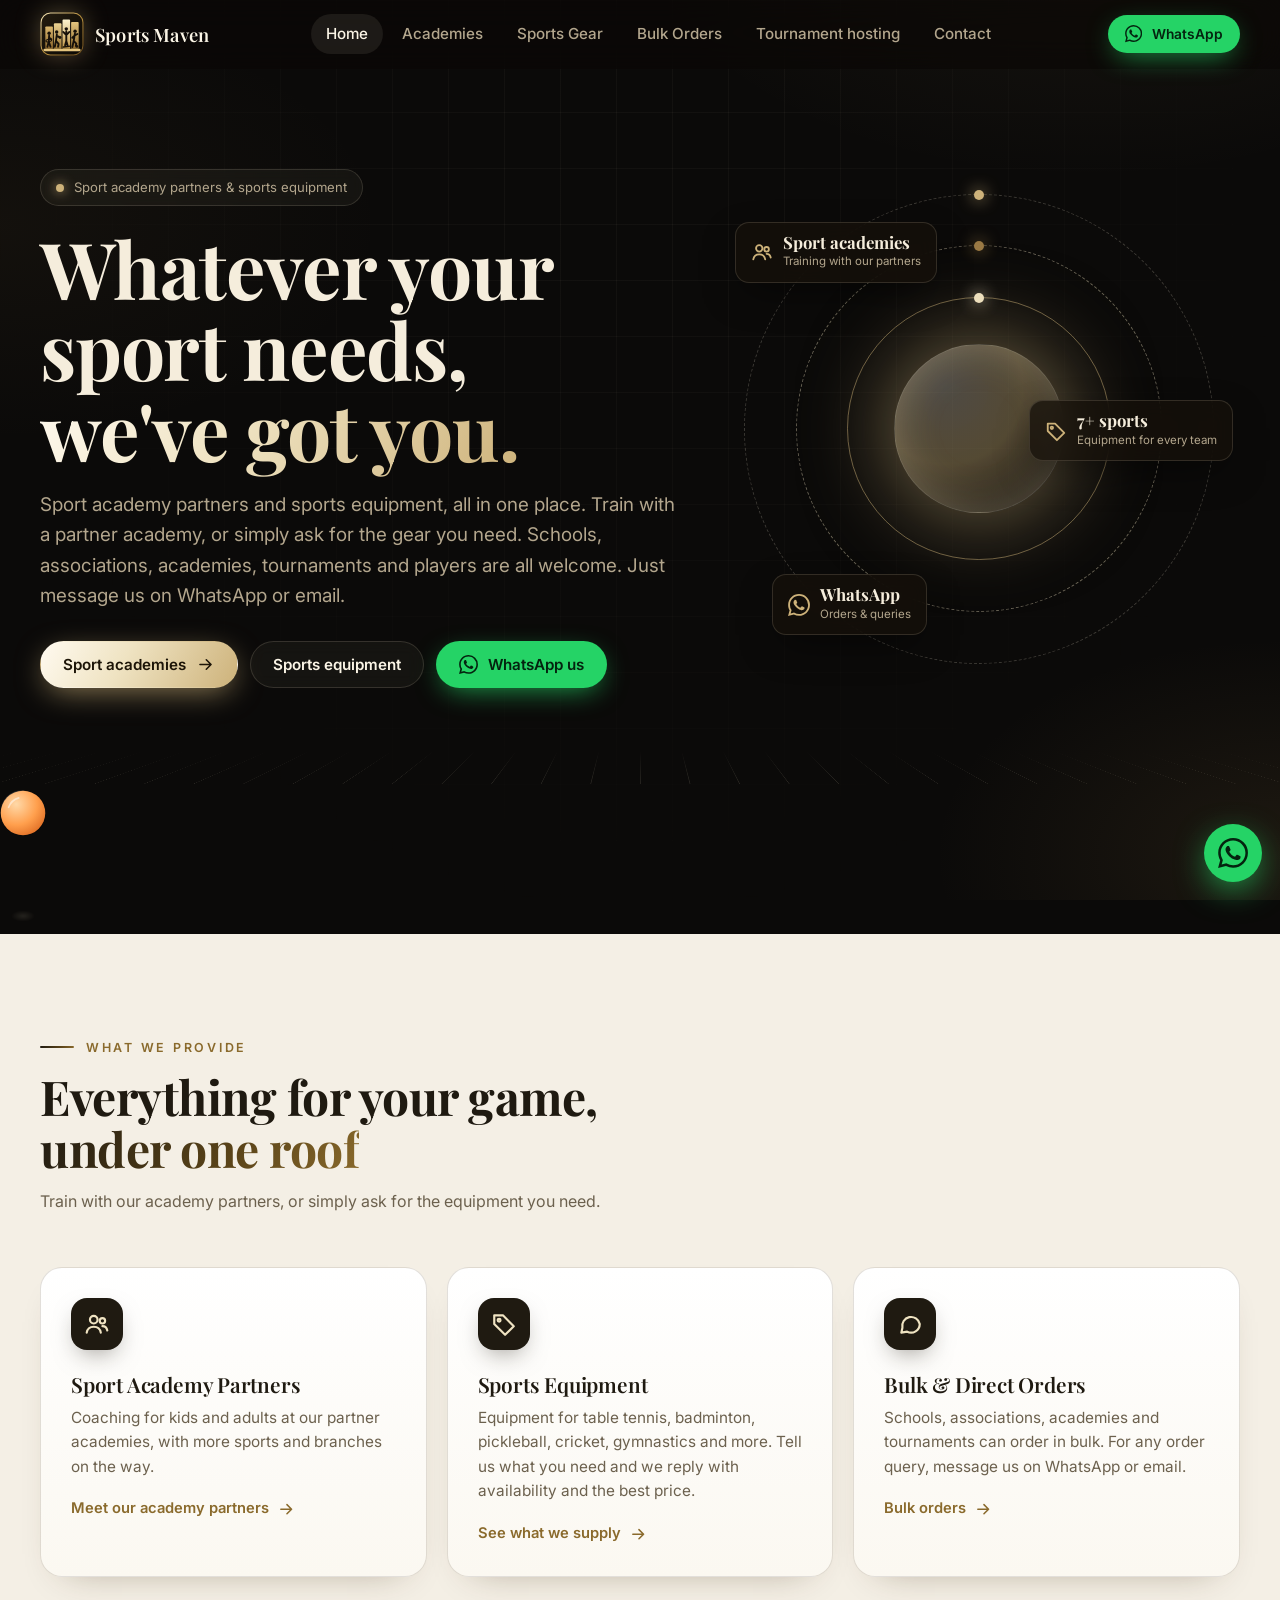
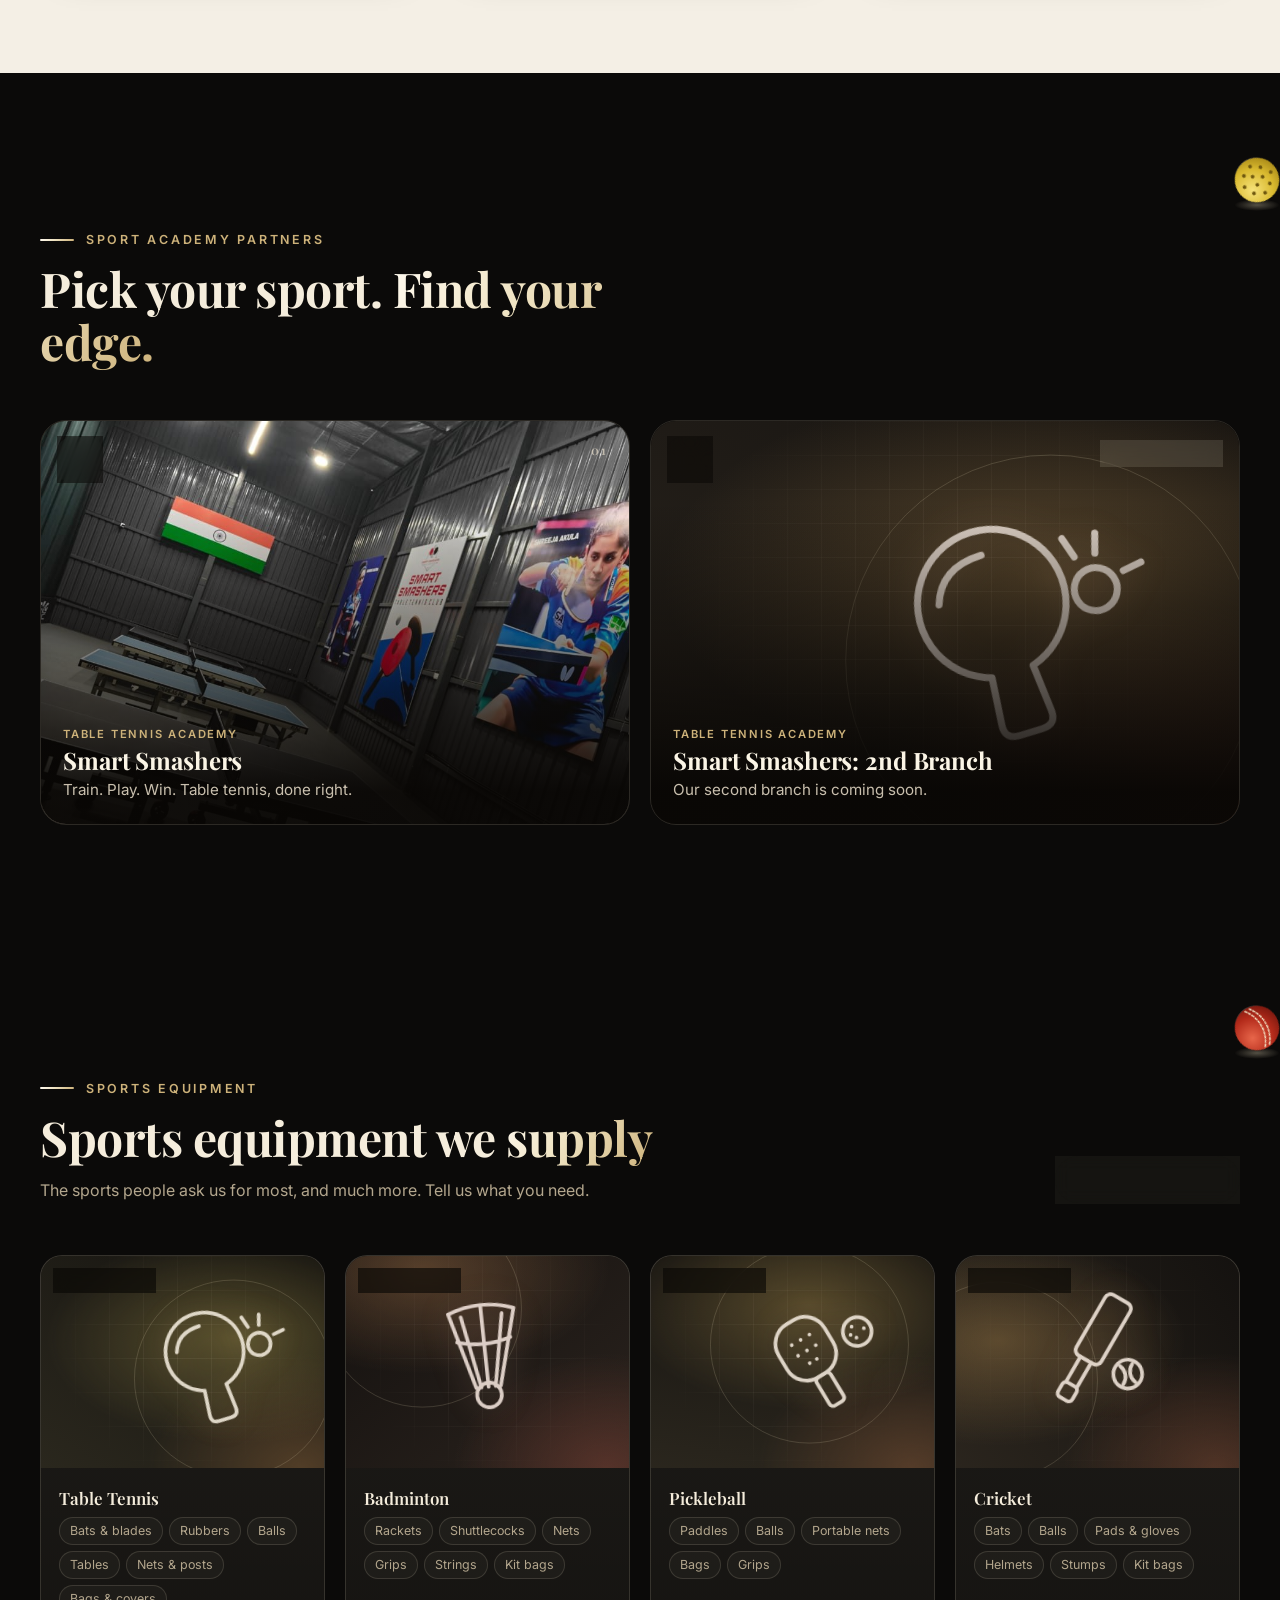
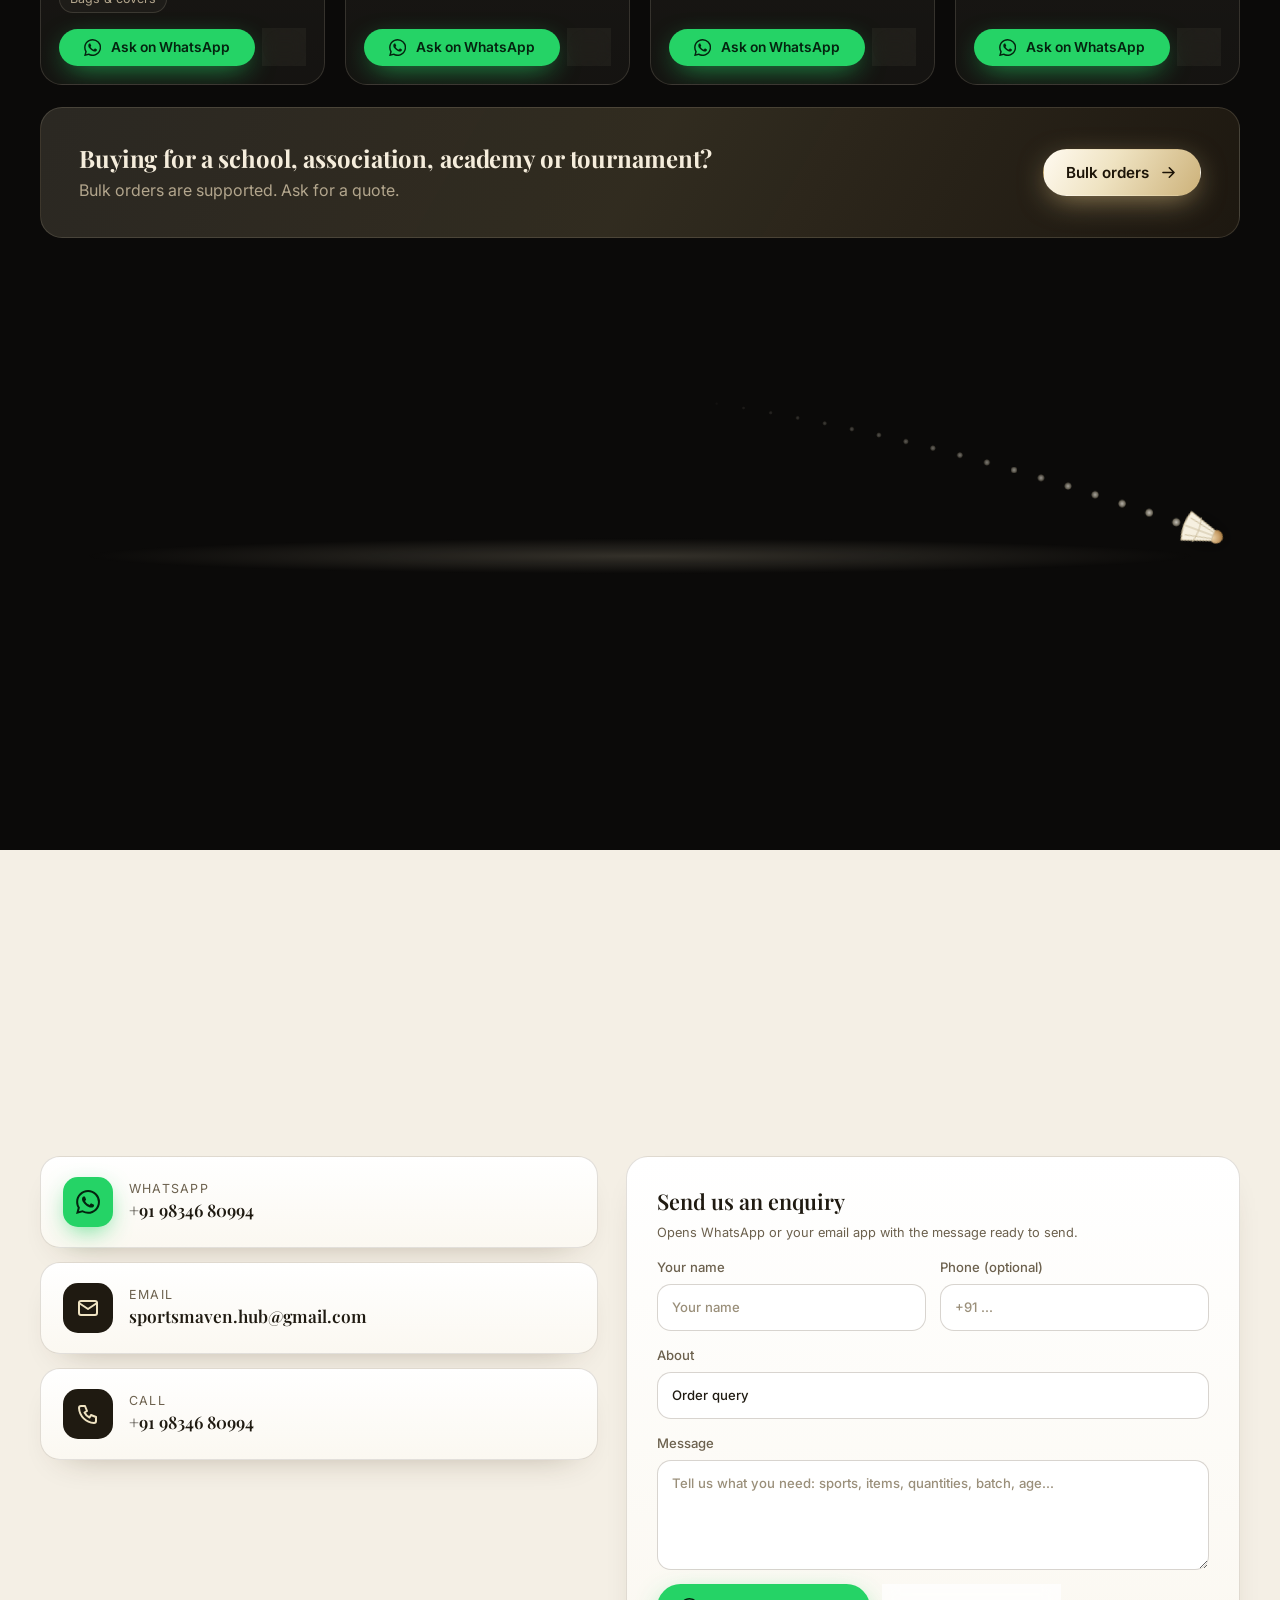
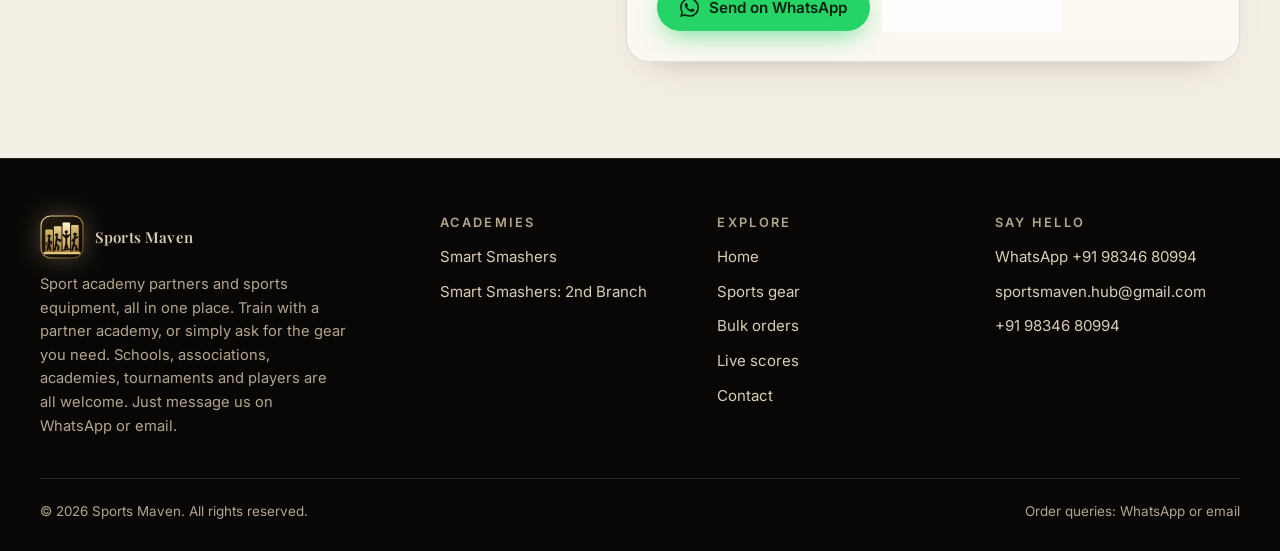
==== commit c1e446fe: "tournament hosting" ====
--- a/index.html
+++ b/index.html
@@ -10,6 +10,8 @@
 <meta property="og:description" content="Sport academy partners and sports equipment for table tennis, badminton, pickleball, cricket, gymnastics and more. Bulk orders for schools, associations, academies and tournaments. Order on WhatsApp or email.">
 <meta name="theme-color" content="#0b0a09">
 <link rel="icon" href="favicon.svg" type="image/svg+xml">
+<link rel="icon" href="favicon.ico" sizes="48x48">
+<link rel="apple-touch-icon" href="apple-touch-icon.png">
 <link rel="preconnect" href="https://fonts.googleapis.com">
 <link rel="preconnect" href="https://fonts.gstatic.com" crossorigin>
 <link rel="stylesheet" href="https://fonts.googleapis.com/css2?family=Inter:wght@400;500;600&amp;family=Playfair+Display:wght@500;600;700&amp;display=swap">
--- a/assets/css/style.css
+++ b/assets/css/style.css
@@ -82,8 +82,8 @@
 .hdr.scrolled { border-color: var(--line); background: rgba(10, 8, 6, .82); }
 .hdr .wrap { display: flex; align-items: center; justify-content: space-between; height: 68px; gap: 16px; }
 .logo { display: flex; align-items: center; gap: 11px; font: 700 1.15rem var(--head); letter-spacing: .01em; color: var(--ivory); text-decoration: none; }
-.logo i { width: 36px; height: 36px; border-radius: 11px; background: var(--grad); display: grid; place-items: center; box-shadow: 0 0 26px rgba(205, 178, 122, .6); }
-.logo i svg { width: 20px; height: 20px; color: var(--ivory); }
+.logo i { width: 44px; height: 44px; flex: none; display: block; filter: drop-shadow(0 0 12px rgba(205, 178, 122, .35)); }
+.logo i img { width: 100%; height: 100%; display: block; }
 .hdr nav ul { display: flex; gap: 4px; list-style: none; padding: 0; }
 .hdr nav a { display: block; padding: 8px 15px; border-radius: 99px; color: var(--muted); text-decoration: none; font-weight: 500; font-size: .95rem; transition: color .2s, background .2s; }
 .hdr nav a:hover, .hdr nav a.on { color: var(--ivory); background: var(--card-2); }
@@ -363,7 +363,7 @@
   .ftr .cols { grid-template-columns: 1fr 1fr; }
   .side { position: static; }
 }
-@media (max-width: 860px) {
+@media (max-width: 1100px) {
   .menu-btn { display: grid; }
   .hdr nav { position: absolute; top: 100%; left: 0; right: 0; background: rgba(10, 8, 6, .97); border-bottom: 1px solid var(--line); padding: 14px 20px 22px; transform: translateY(-14px); opacity: 0; visibility: hidden; transition: all .28s; }
   .hdr nav.open { transform: none; opacity: 1; visibility: visible; }
@@ -440,11 +440,9 @@
 
 /* ---------- luxury theme: dark text on gold surfaces ---------- */
 .btn-primary { color: #1c1407; text-shadow: none; }
-.logo i svg { color: #1c1407; }
 .card .ib .ico { color: #1c1407; }
 .logo, .hdr nav a:hover, .hdr nav a.on { color: var(--ivory); }
 h1, h2, h3, .logo { font-weight: 600; }
-.logo i { box-shadow: 0 0 26px rgba(205, 178, 122, .45); }
 .badge b { background: var(--gold); box-shadow: 0 0 12px var(--gold); }
 .card:hover, .prod:hover { border-color: rgba(205, 178, 122, .5); }
 @media (max-width: 960px) {
@@ -502,3 +500,136 @@
 
 .ico-links { display: flex; gap: 10px; flex-wrap: wrap; }
 .ico-links .btn { padding: 10px 13px; }
+
+/* ---------- live scores and tournaments ---------- */
+.tn { padding-top: 6px; }
+.tn-h { font: 600 1.35rem var(--head); margin: 30px 0 14px; }
+.tn-muted { color: var(--muted); font-size: .92rem; }
+.tn-note { padding: 12px 16px; border: 1px solid var(--line); border-radius: 14px; background: var(--card); color: var(--muted); font-size: .9rem; margin: 14px 0; }
+.tn-note b { color: var(--ivory); }
+.tn-error { color: #ffb4a2; font-size: .9rem; min-height: 1.2em; }
+.tn-list { display: grid; grid-template-columns: repeat(auto-fill, minmax(280px, 1fr)); gap: 12px; }
+.tn-list-item { display: flex; justify-content: space-between; align-items: center; gap: 12px; padding: 16px 18px; border: 1px solid var(--line); border-radius: 16px; background: linear-gradient(180deg, var(--card-2), var(--card)); text-decoration: none; transition: border-color .25s, transform .25s; }
+.tn-list-item:hover { border-color: rgba(239, 227, 194, .45); transform: translateY(-2px); }
+.tn-list-item b { display: block; font: 600 1.05rem var(--head); }
+.tn-list-item small { color: var(--muted); }
+.tn-go { color: var(--gold); font-weight: 600; font-size: .9rem; }
+.tn-form { display: grid; gap: 18px; max-width: 860px; padding: 26px; border: 1px solid var(--line); border-radius: var(--radius); background: linear-gradient(180deg, var(--card-2), var(--card)); }
+.tn-form label { display: grid; gap: 6px; font-size: .82rem; color: var(--muted); font-weight: 500; }
+.tn-form textarea { min-height: 170px; resize: vertical; }
+.tn-grid2 { display: grid; grid-template-columns: 2fr 1fr; gap: 14px; }
+.tn-grid3 { display: grid; grid-template-columns: repeat(3, 1fr); gap: 14px; }
+.tn-grid4 { display: grid; grid-template-columns: repeat(4, 1fr); gap: 14px; }
+.tn-check { display: flex !important; grid-template-columns: none; flex-direction: row; align-items: center; gap: 10px; color: var(--text) !important; font-size: .95rem !important; cursor: pointer; }
+.tn-check input { width: auto; accent-color: var(--gold); }
+.tn-plan { padding: 14px 16px; border-radius: 14px; border: 1px dashed rgba(239, 227, 194, .35); background: rgba(239, 227, 194, .05); font-size: .95rem; }
+.tn-plan b { color: var(--gold-hi); }
+.tn-byes { display: grid; gap: 8px; }
+.tn-byehead { margin-top: 4px; }
+.tn-pick { display: grid; grid-template-columns: repeat(auto-fill, minmax(200px, 1fr)); gap: 6px 14px; max-height: 240px; overflow: auto; padding: 12px; border: 1px solid var(--line); border-radius: 14px; }
+.tn-card { padding: 18px; border: 1px solid var(--line); border-radius: 20px; background: linear-gradient(180deg, var(--card-2), var(--card)); }
+.tn-token-card { max-width: 760px; }
+.tn-token-card h3, .tn-card h3 { font: 600 1.25rem var(--head); margin-bottom: 8px; }
+.tn-token { font: 600 clamp(1.1rem, 3.4vw, 1.7rem) 'Courier New', monospace; letter-spacing: .06em; padding: 14px 16px; border-radius: 14px; border: 1px solid rgba(239, 227, 194, .4); background: rgba(0, 0, 0, .35); color: var(--gold-hi); word-break: break-all; user-select: all; }
+.tn-token.small { font-size: .9rem; letter-spacing: 0; }
+.tn-hr { border: 0; border-top: 1px solid var(--line); margin: 22px 0; }
+.tn-badges { display: flex; flex-wrap: wrap; gap: 8px; margin-top: 14px; }
+.tn-bar { display: flex; flex-wrap: wrap; align-items: center; gap: 12px; margin-bottom: 8px; }
+.tn-livepill { display: inline-flex; align-items: center; gap: 8px; }
+.tn-livepill i { width: 8px; height: 8px; border-radius: 50%; background: #ff5d5d; box-shadow: 0 0 10px #ff5d5d; animation: pulse 1.4s infinite; }
+.tn-champ { padding: 18px 22px; border-radius: 18px; border: 1px solid rgba(239, 227, 194, .45); background: linear-gradient(120deg, rgba(239, 227, 194, .16), rgba(239, 227, 194, .04)); font: 500 1.2rem var(--head); margin: 14px 0; }
+.tn-champ b { color: var(--gold-hi); font-size: 1.5rem; }
+.tn-live { display: grid; grid-template-columns: repeat(auto-fit, minmax(310px, 1fr)); gap: 16px; }
+.sb-head { display: flex; justify-content: space-between; align-items: center; gap: 10px; margin-bottom: 8px; flex-wrap: wrap; }
+.sb-head small { color: var(--muted); }
+.sb-head .tn-livepill { font-weight: 600; padding: 4px 12px; border-radius: 99px; background: rgba(255, 93, 93, .12); border: 1px solid rgba(255, 93, 93, .4); font-size: .85rem; }
+.sb-row { display: grid; grid-template-columns: 1fr auto auto; gap: 12px; align-items: center; padding: 10px 0; border-bottom: 1px dashed var(--line); }
+.sb-row.won .sb-name { color: var(--gold-hi); }
+.sb-name { font: 600 1.15rem var(--head); display: flex; align-items: center; gap: 8px; overflow-wrap: anywhere; }
+.sb-srv { width: 10px; height: 10px; border-radius: 50%; background: var(--gold-hi); box-shadow: 0 0 10px var(--gold-hi); flex: none; }
+.sb-pips { display: flex; gap: 5px; }
+.sb-pips i { width: 12px; height: 12px; border-radius: 50%; border: 1.5px solid var(--gold); }
+.sb-pips i.on { background: var(--gold-hi); }
+.sb-pt { font: 700 2.8rem/1 var(--head); min-width: 2ch; text-align: right; }
+.sb-hist { margin: 10px 0; color: var(--muted); font-size: .88rem; display: flex; flex-wrap: wrap; gap: 8px; align-items: center; }
+.sb-hist span:not(.sb-sep) { padding: 2px 10px; border-radius: 99px; border: 1px solid var(--line); color: var(--text); }
+.sb-sep { width: 1px; height: 14px; background: var(--line); }
+.sb-btns { display: grid; grid-template-columns: 1fr 1fr; gap: 10px; margin-top: 8px; }
+.sb-plus { padding: 16px 10px; font-size: 1rem; overflow-wrap: anywhere; }
+.sb-tools { display: flex; flex-wrap: wrap; gap: 8px; margin-top: 10px; }
+.sb-tools .btn[disabled] { opacity: .4; pointer-events: none; }
+.tn-rows { display: grid; gap: 10px; }
+.tn-row { display: flex; justify-content: space-between; align-items: center; gap: 12px; flex-wrap: wrap; padding: 12px 16px; border: 1px solid var(--line); border-radius: 14px; background: var(--card); }
+.tn-row small { display: block; color: var(--muted); }
+.tn-w { color: var(--gold-hi); }
+.tn-start { display: flex; flex-wrap: wrap; gap: 8px; align-items: center; color: var(--muted); font-size: .88rem; }
+.br { display: flex; gap: 22px; overflow-x: auto; padding: 4px 2px 14px; align-items: stretch; }
+.br-col { min-width: 220px; display: flex; flex-direction: column; }
+.br-col h4 { font: 600 .78rem var(--body); letter-spacing: .16em; text-transform: uppercase; color: var(--gold); margin-bottom: 10px; }
+.br-list { flex: 1; display: flex; flex-direction: column; justify-content: space-around; gap: 12px; }
+.br-m { border: 1px solid var(--line); border-radius: 12px; overflow: hidden; background: var(--card); }
+.br-m.live { border-color: rgba(255, 93, 93, .6); box-shadow: 0 0 18px -6px rgba(255, 93, 93, .6); }
+.br-m.bye { opacity: .6; }
+.br-p { display: flex; justify-content: space-between; gap: 10px; padding: 8px 12px; font-size: .92rem; }
+.br-p + .br-p { border-top: 1px solid var(--line); }
+.br-p.win { background: rgba(239, 227, 194, .14); font-weight: 600; }
+.br-p.tbd { color: var(--muted); }
+.tn-table-wrap { overflow-x: auto; }
+.tn-table { width: 100%; border-collapse: collapse; font-size: .95rem; }
+.tn-table th, .tn-table td { padding: 10px 12px; text-align: left; border-bottom: 1px solid var(--line); }
+.tn-table th { color: var(--muted); font-weight: 500; font-size: .8rem; letter-spacing: .08em; text-transform: uppercase; }
+.tn-foot { margin-top: 36px; padding-top: 20px; border-top: 1px solid var(--line); }
+.tn-admin { display: flex; flex-wrap: wrap; gap: 8px; align-items: center; }
+.tn-adminpill { padding: 4px 12px; border-radius: 99px; background: var(--grad); color: #1c1407; font-weight: 700; font-size: .78rem; letter-spacing: .08em; text-transform: uppercase; }
+.tn-tokenrow { display: flex; gap: 10px; align-items: center; margin-top: 12px; flex-wrap: wrap; }
+.tn-signin summary { cursor: pointer; color: var(--gold); font-weight: 600; }
+.tn-signin form { display: flex; flex-wrap: wrap; gap: 10px; margin-top: 12px; max-width: 560px; }
+.tn-signin input { flex: 1; min-width: 220px; }
+.tn-toast { position: fixed; left: 50%; bottom: 90px; transform: translate(-50%, 20px); opacity: 0; background: #1d1912; border: 1px solid rgba(239, 227, 194, .4); color: var(--ivory); padding: 10px 18px; border-radius: 99px; z-index: 120; transition: all .3s; pointer-events: none; }
+.tn-toast.on { opacity: 1; transform: translate(-50%, 0); }
+@media (max-width: 760px) { .tn-grid2, .tn-grid3, .tn-grid4 { grid-template-columns: 1fr 1fr; } .tn-form { padding: 18px; } .sb-pt { font-size: 2.3rem; } }
+@media (max-width: 520px) { .tn-grid2, .tn-grid3, .tn-grid4 { grid-template-columns: 1fr; } }
+.sb-pt { font-family: var(--body); font-weight: 700; font-variant-numeric: tabular-nums; letter-spacing: -.02em; }
+
+.hdr nav a, .logo { white-space: nowrap; }
+.tn-grid5 { display: grid; grid-template-columns: repeat(auto-fit, minmax(150px, 1fr)); gap: 14px; }
+.tn-backup { margin-top: 30px; max-width: 760px; }
+.tn-danger { color: #ffb4a2; border-color: rgba(255, 180, 162, .35); }
+.tn-danger:hover { background: rgba(255, 120, 100, .12); }
+.tn-modal { position: fixed; inset: 0; z-index: 130; display: grid; place-items: center; padding: 18px; background: rgba(5, 4, 3, .78); backdrop-filter: blur(6px); animation: fade .2s; }
+.tn-modal-box { width: min(480px, 100%); max-height: 92vh; overflow: auto; padding: 24px; border-radius: 22px; border: 1px solid rgba(239, 227, 194, .35); background: linear-gradient(180deg, #1d1912, #141109); box-shadow: 0 30px 80px -20px rgba(0, 0, 0, .8); display: grid; gap: 12px; }
+.tn-modal-box h3 { font: 600 1.35rem var(--head); line-height: 1.2; }
+.tn-modal-box p { color: var(--text); font-size: .95rem; }
+.tn-modal-box .tn-muted { color: var(--muted); margin-top: 4px; }
+.tn-modal-btns { display: flex; flex-wrap: wrap; justify-content: flex-end; gap: 10px; margin-top: 8px; }
+.rs-row { display: grid; grid-template-columns: 64px 1fr 1fr; gap: 10px; align-items: center; }
+.rs-row span { color: var(--muted); font-size: .9rem; }
+.rs-head b { font: 600 .92rem var(--head); overflow-wrap: anywhere; }
+.rs-row input { text-align: center; font-size: 1.15rem; padding: 10px; }
+.tn-acts { display: flex; flex-wrap: wrap; gap: 8px; align-items: center; }
+#rs-wow { width: 100%; }
+.tn-gh { font: 600 1.05rem var(--head); color: var(--gold); margin: 22px 0 8px; }
+.tn-gline { color: var(--text); font-size: .92rem; padding: 6px 0; border-bottom: 1px dashed var(--line); }
+.tn-gline b { color: var(--gold-hi); margin-right: 8px; }
+.tn-pickrow { display: flex !important; flex-direction: row !important; justify-content: space-between; align-items: center; gap: 10px; color: var(--text) !important; font-size: .95rem !important; }
+.tn-pickrow select { width: 84px; padding: 8px 30px 8px 12px; }
+
+/* --- stages: next-stage setup page, stage panels --- */
+.tn-sub { font: 600 1.2rem var(--head); margin: 6px 0 -6px; }
+.tn-narrow { max-width: 340px; }
+.tn-qlist { display: grid; grid-template-columns: repeat(auto-fill, minmax(260px, 1fr)); gap: 8px 14px; }
+.tn-q { justify-content: space-between; gap: 12px; padding: 10px 14px; border: 1px solid var(--line); border-radius: 12px; background: var(--card); }
+.tn-q:has(input:checked) { border-color: rgba(239, 227, 194, .5); background: rgba(239, 227, 194, .09); }
+.tn-q .tn-qn { flex: 1; overflow-wrap: anywhere; }
+.tn-q small { color: var(--muted); font-size: .78rem; text-align: right; }
+.tn-next { margin: 14px 0; max-width: 760px; }
+.tn-next .btn { margin-top: 6px; }
+.tn-stage { border: 1px solid var(--line); border-radius: 18px; background: var(--card); padding: 4px 18px 18px; margin-bottom: 14px; }
+.tn-stage > summary { cursor: pointer; padding: 14px 0; display: flex; flex-wrap: wrap; align-items: baseline; gap: 6px 14px; list-style: none; }
+.tn-stage > summary::-webkit-details-marker { display: none; }
+.tn-stage > summary b { font: 600 1.15rem var(--head); }
+.tn-stage > summary small { color: var(--muted); }
+.tn-stage > summary::after { content: '+'; margin-left: auto; color: var(--gold); font-size: 1.3rem; }
+.tn-stage[open] > summary::after { content: '-'; }
+.tn-through { margin: 0 0 10px; }
+.tn-more { margin-top: 12px; }
